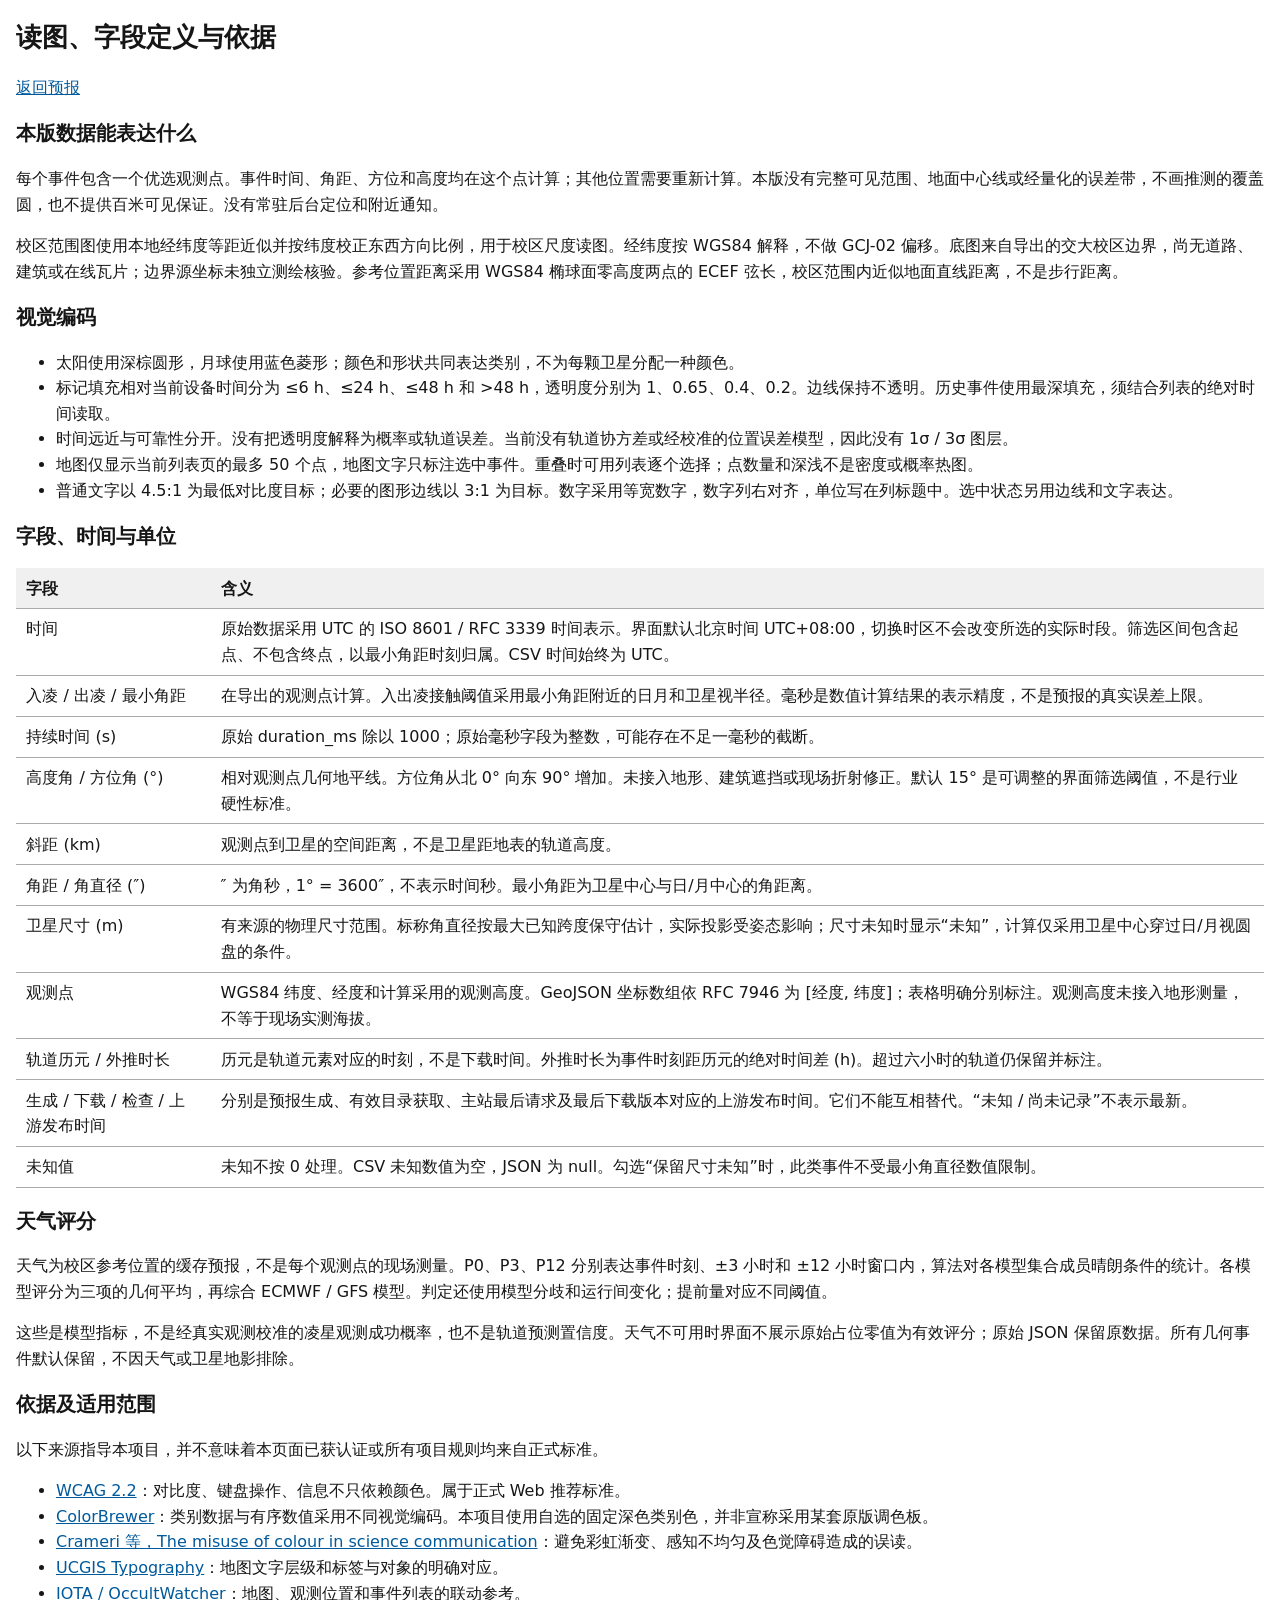
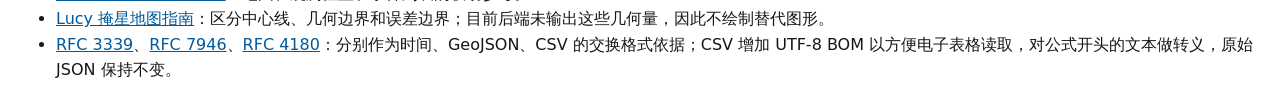
==== deploy/reading.html @ c26ad683 "Add a readable static transit frontend with explicit scientific data semantics" ====
<!doctype html>
<html lang="zh-CN">
<head><meta charset="utf-8"><meta name="viewport" content="width=device-width,initial-scale=1"><title>读图与字段定义 · 交大日月凌星预报</title><link rel="stylesheet" href="styles.css"></head>
<body>
<h1>读图、字段定义与依据</h1>
<p><a href="./">返回预报</a></p>
<h2>本版数据能表达什么</h2>
<p>每个事件包含一个优选观测点。事件时间、角距、方位和高度均在这个点计算；其他位置需要重新计算。本版没有完整可见范围、地面中心线或经量化的误差带，不画推测的覆盖圆，也不提供百米可见保证。没有常驻后台定位和附近通知。</p>
<p>校区范围图使用本地经纬度等距近似并按纬度校正东西方向比例，用于校区尺度读图。经纬度按 WGS84 解释，不做 GCJ-02 偏移。底图来自导出的交大校区边界，尚无道路、建筑或在线瓦片；边界源坐标未独立测绘核验。参考位置距离采用 WGS84 椭球面零高度两点的 ECEF 弦长，校区范围内近似地面直线距离，不是步行距离。</p>
<h2>视觉编码</h2>
<ul>
<li>太阳使用深棕圆形，月球使用蓝色菱形；颜色和形状共同表达类别，不为每颗卫星分配一种颜色。</li>
<li>标记填充相对当前设备时间分为 ≤6 h、≤24 h、≤48 h 和 &gt;48 h，透明度分别为 1、0.65、0.4、0.2。边线保持不透明。历史事件使用最深填充，须结合列表的绝对时间读取。</li>
<li>时间远近与可靠性分开。没有把透明度解释为概率或轨道误差。当前没有轨道协方差或经校准的位置误差模型，因此没有 1σ / 3σ 图层。</li>
<li>地图仅显示当前列表页的最多 50 个点，地图文字只标注选中事件。重叠时可用列表逐个选择；点数量和深浅不是密度或概率热图。</li>
<li>普通文字以 4.5:1 为最低对比度目标；必要的图形边线以 3:1 为目标。数字采用等宽数字，数字列右对齐，单位写在列标题中。选中状态另用边线和文字表达。</li>
</ul>
<h2>字段、时间与单位</h2>
<table><thead><tr><th scope="col">字段</th><th scope="col">含义</th></tr></thead><tbody>
<tr><td>时间</td><td>原始数据采用 UTC 的 ISO 8601 / RFC 3339 时间表示。界面默认北京时间 UTC+08:00，切换时区不会改变所选的实际时段。筛选区间包含起点、不包含终点，以最小角距时刻归属。CSV 时间始终为 UTC。</td></tr>
<tr><td>入凌 / 出凌 / 最小角距</td><td>在导出的观测点计算。入出凌接触阈值采用最小角距附近的日月和卫星视半径。毫秒是数值计算结果的表示精度，不是预报的真实误差上限。</td></tr>
<tr><td>持续时间 (s)</td><td>原始 duration_ms 除以 1000；原始毫秒字段为整数，可能存在不足一毫秒的截断。</td></tr>
<tr><td>高度角 / 方位角 (°)</td><td>相对观测点几何地平线。方位角从北 0° 向东 90° 增加。未接入地形、建筑遮挡或现场折射修正。默认 15° 是可调整的界面筛选阈值，不是行业硬性标准。</td></tr>
<tr><td>斜距 (km)</td><td>观测点到卫星的空间距离，不是卫星距地表的轨道高度。</td></tr>
<tr><td>角距 / 角直径 (″)</td><td>″ 为角秒，1° = 3600″，不表示时间秒。最小角距为卫星中心与日/月中心的角距离。</td></tr>
<tr><td>卫星尺寸 (m)</td><td>有来源的物理尺寸范围。标称角直径按最大已知跨度保守估计，实际投影受姿态影响；尺寸未知时显示“未知”，计算仅采用卫星中心穿过日/月视圆盘的条件。</td></tr>
<tr><td>观测点</td><td>WGS84 纬度、经度和计算采用的观测高度。GeoJSON 坐标数组依 RFC 7946 为 [经度, 纬度]；表格明确分别标注。观测高度未接入地形测量，不等于现场实测海拔。</td></tr>
<tr><td>轨道历元 / 外推时长</td><td>历元是轨道元素对应的时刻，不是下载时间。外推时长为事件时刻距历元的绝对时间差 (h)。超过六小时的轨道仍保留并标注。</td></tr>
<tr><td>生成 / 下载 / 检查 / 上游发布时间</td><td>分别是预报生成、有效目录获取、主站最后请求及最后下载版本对应的上游发布时间。它们不能互相替代。“未知 / 尚未记录”不表示最新。</td></tr>
<tr><td>未知值</td><td>未知不按 0 处理。CSV 未知数值为空，JSON 为 null。勾选“保留尺寸未知”时，此类事件不受最小角直径数值限制。</td></tr>
</tbody></table>
<h2>天气评分</h2>
<p>天气为校区参考位置的缓存预报，不是每个观测点的现场测量。P0、P3、P12 分别表达事件时刻、±3 小时和 ±12 小时窗口内，算法对各模型集合成员晴朗条件的统计。各模型评分为三项的几何平均，再综合 ECMWF / GFS 模型。判定还使用模型分歧和运行间变化；提前量对应不同阈值。</p>
<p>这些是模型指标，不是经真实观测校准的凌星观测成功概率，也不是轨道预测置信度。天气不可用时界面不展示原始占位零值为有效评分；原始 JSON 保留原数据。所有几何事件默认保留，不因天气或卫星地影排除。</p>
<h2>依据及适用范围</h2>
<p>以下来源指导本项目，并不意味着本页面已获认证或所有项目规则均来自正式标准。</p>
<ul>
<li><a href="https://www.w3.org/TR/WCAG22/">WCAG 2.2</a>：对比度、键盘操作、信息不只依赖颜色。属于正式 Web 推荐标准。</li>
<li><a href="https://colorbrewer2.org/learnmore/schemes.html">ColorBrewer</a>：类别数据与有序数值采用不同视觉编码。本项目使用自选的固定深色类别色，并非宣称采用某套原版调色板。</li>
<li><a href="https://www.nature.com/articles/s41467-020-19160-7">Crameri 等，The misuse of colour in science communication</a>：避免彩虹渐变、感知不均匀及色觉障碍造成的误读。</li>
<li><a href="https://gistbok-ltb.ucgis.org/current/concept/CV-03-010">UCGIS Typography</a>：地图文字层级和标签与对象的明确对应。</li>
<li><a href="https://occultations.org/observing/software/ow/">IOTA / OccultWatcher</a>：地图、观测位置和事件列表的联动参考。</li>
<li><a href="https://lucy.swri.edu/occ/mapguide.html">Lucy 掩星地图指南</a>：区分中心线、几何边界和误差边界；目前后端未输出这些几何量，因此不绘制替代图形。</li>
<li><a href="https://www.rfc-editor.org/rfc/rfc3339">RFC 3339</a>、<a href="https://www.rfc-editor.org/rfc/rfc7946">RFC 7946</a>、<a href="https://www.rfc-editor.org/rfc/rfc4180">RFC 4180</a>：分别作为时间、GeoJSON、CSV 的交换格式依据；CSV 增加 UTF-8 BOM 以方便电子表格读取，对公式开头的文本做转义，原始 JSON 保持不变。</li>
</ul>
</body></html>
---- deploy/styles.css ----
/* Functional layout only. Data legibility takes priority over decoration. */
:root { color: #161616; background: #fff; font: 16px/1.6 system-ui, sans-serif; }
body { margin: 1rem auto; padding: 0 1rem; max-width: 94rem; }
h1 { font-size: 1.6rem; } h2 { font-size: 1.25rem; } h3 { font-size: 1.05rem; }
section, form#filters, footer { margin-block: 1.6rem; }
a { color: #005a9c; } a:visited { color: #653c83; }
button, input, select { font: inherit; color: inherit; background: white; padding: .25rem .4rem; border: 1px solid #666; }
button { cursor: pointer; } button:disabled { cursor: default; color: #666; }
:focus-visible { outline: 3px solid #005a9c; outline-offset: 3px; }
label { display: inline-block; margin: .35rem .8rem .35rem 0; }
input[type=number] { width: 8rem; } #latitude, #longitude { width: 10rem; }
fieldset { border: 1px solid #666; } .actions { display: flex; flex-wrap: wrap; gap: .6rem; align-items: center; margin-block: .65rem; }
.metadata { display: grid; grid-template-columns: minmax(10rem, 15rem) minmax(0, 1fr); gap: .25rem 1rem; }
dt { font-weight: 600; } dd { margin: 0; overflow-wrap: anywhere; font-variant-numeric: tabular-nums; }
.number, time, code { font-variant-numeric: tabular-nums; }
.number { text-align: right; white-space: nowrap; }
.table-scroll { overflow: auto; max-height: 42rem; border: 1px solid #666; }
table { border-collapse: collapse; width: 100%; } caption { text-align: left; padding: .5rem; }
th, td { padding: .45rem .65rem; border-bottom: 1px solid #aaa; text-align: left; vertical-align: top; }
th { background: #f0f0f0; position: sticky; top: 0; z-index: 1; white-space: nowrap; }
tr[aria-selected=true] { background: #e2eef6; outline: 2px solid #005a9c; outline-offset: -2px; }
.legend { display: flex; gap: 1rem; flex-wrap: wrap; align-items: center; } .legend span { display: inline-flex; align-items: center; gap: .25rem; }
.map-scroll { overflow: auto; }
#map { min-width: 960px; width: 100%; height: auto; max-height: 42rem; border: 1px solid #666; background: #fff; }
#map text { font: 14px system-ui, sans-serif; fill: #161616; }
#map .marker { cursor: pointer; } #map .marker:focus { outline: none; stroke: #161616; stroke-width: 4; }
#filter-error, #load-status[data-error=true] { color: #9b1c13; font-weight: 600; }
pre { white-space: pre-wrap; overflow-wrap: anywhere; background: #f4f4f4; padding: .75rem; }
[hidden] { display: none !important; }
@media (max-width: 40rem) { body { padding: 0 .6rem; } .metadata { grid-template-columns: 1fr; gap: 0; } dd { margin-bottom: .6rem; } label { display: block; } input[type=datetime-local] { max-width: 95%; } }
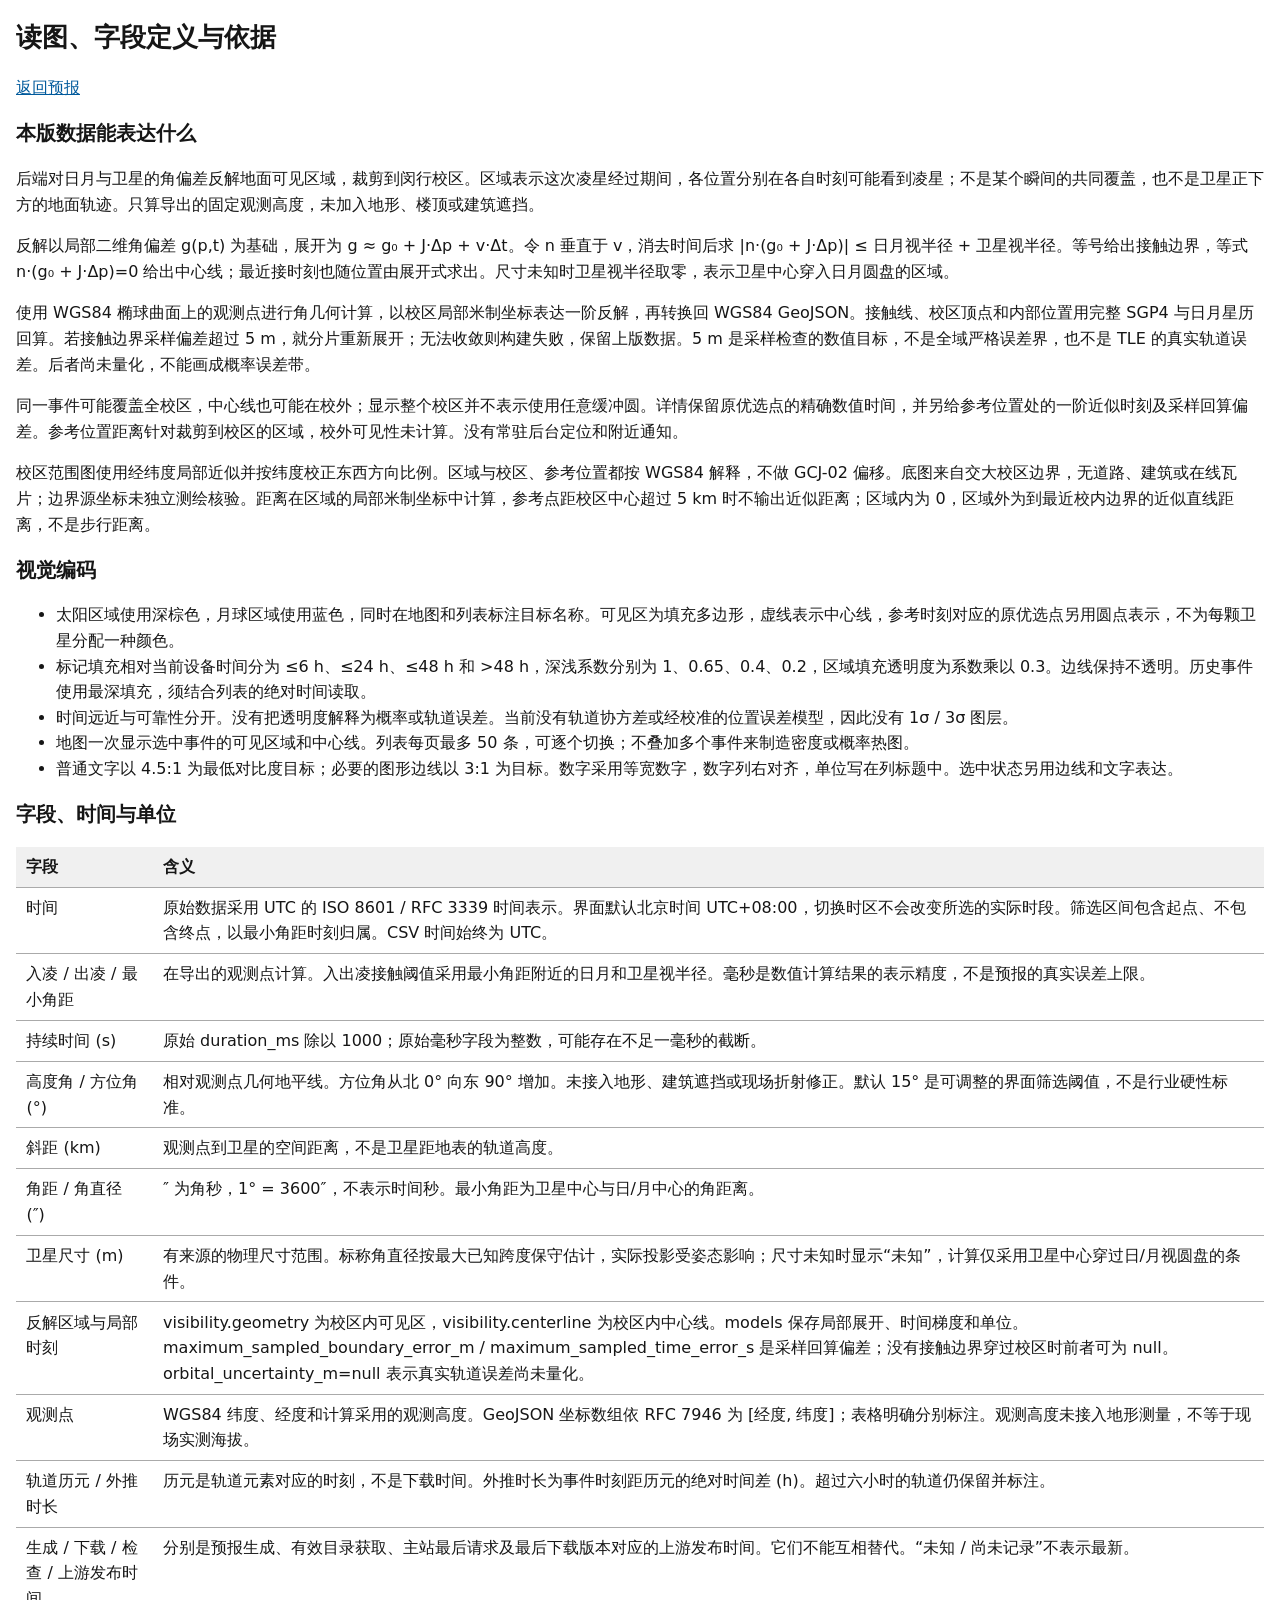
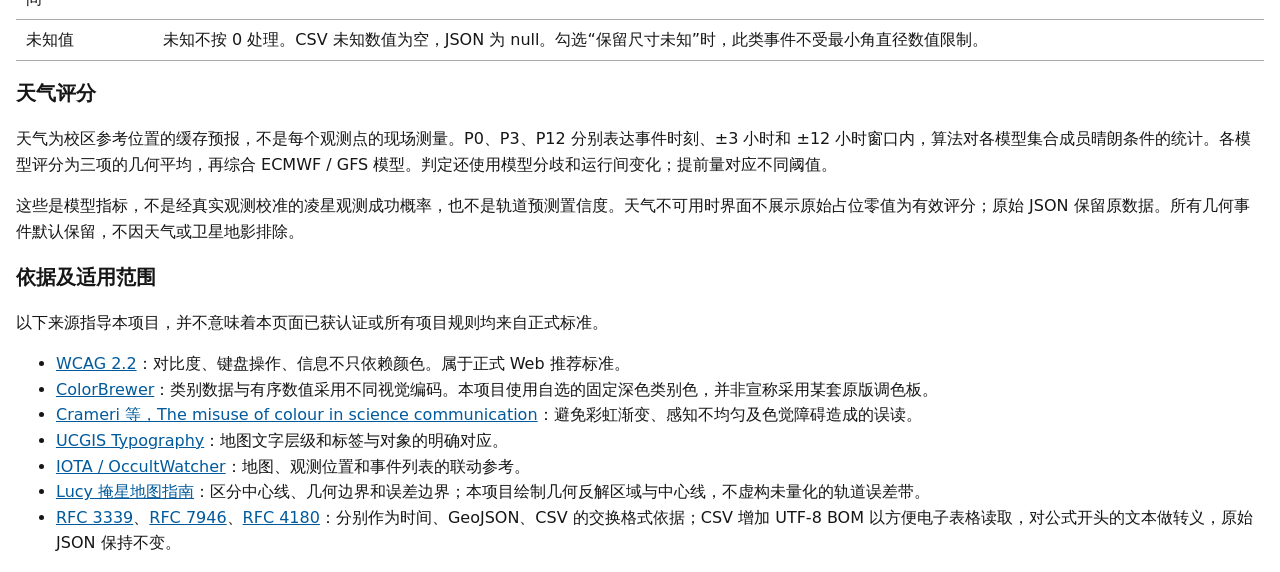
==== commit d6f73cb9: "Invert transit geometry into validated ground visibility regions" ====
--- a/deploy/reading.html
+++ b/deploy/reading.html
@@ -5,14 +5,17 @@
 <h1>读图、字段定义与依据</h1>
 <p><a href="./">返回预报</a></p>
 <h2>本版数据能表达什么</h2>
-<p>每个事件包含一个优选观测点。事件时间、角距、方位和高度均在这个点计算；其他位置需要重新计算。本版没有完整可见范围、地面中心线或经量化的误差带，不画推测的覆盖圆，也不提供百米可见保证。没有常驻后台定位和附近通知。</p>
-<p>校区范围图使用本地经纬度等距近似并按纬度校正东西方向比例，用于校区尺度读图。经纬度按 WGS84 解释，不做 GCJ-02 偏移。底图来自导出的交大校区边界，尚无道路、建筑或在线瓦片；边界源坐标未独立测绘核验。参考位置距离采用 WGS84 椭球面零高度两点的 ECEF 弦长，校区范围内近似地面直线距离，不是步行距离。</p>
+<p>后端对日月与卫星的角偏差反解地面可见区域，裁剪到闵行校区。区域表示这次凌星经过期间，各位置分别在各自时刻可能看到凌星；不是某个瞬间的共同覆盖，也不是卫星正下方的地面轨迹。只算导出的固定观测高度，未加入地形、楼顶或建筑遮挡。</p>
+<p>反解以局部二维角偏差 g(p,t) 为基础，展开为 g ≈ g₀ + J·Δp + v·Δt。令 n 垂直于 v，消去时间后求 |n·(g₀ + J·Δp)| ≤ 日月视半径 + 卫星视半径。等号给出接触边界，等式 n·(g₀ + J·Δp)=0 给出中心线；最近接时刻也随位置由展开式求出。尺寸未知时卫星视半径取零，表示卫星中心穿入日月圆盘的区域。</p>
+<p>使用 WGS84 椭球曲面上的观测点进行角几何计算，以校区局部米制坐标表达一阶反解，再转换回 WGS84 GeoJSON。接触线、校区顶点和内部位置用完整 SGP4 与日月星历回算。若接触边界采样偏差超过 5 m，就分片重新展开；无法收敛则构建失败，保留上版数据。5 m 是采样检查的数值目标，不是全域严格误差界，也不是 TLE 的真实轨道误差。后者尚未量化，不能画成概率误差带。</p>
+<p>同一事件可能覆盖全校区，中心线也可能在校外；显示整个校区并不表示使用任意缓冲圆。详情保留原优选点的精确数值时间，并另给参考位置处的一阶近似时刻及采样回算偏差。参考位置距离针对裁剪到校区的区域，校外可见性未计算。没有常驻后台定位和附近通知。</p>
+<p>校区范围图使用经纬度局部近似并按纬度校正东西方向比例。区域与校区、参考位置都按 WGS84 解释，不做 GCJ-02 偏移。底图来自交大校区边界，无道路、建筑或在线瓦片；边界源坐标未独立测绘核验。距离在区域的局部米制坐标中计算，参考点距校区中心超过 5 km 时不输出近似距离；区域内为 0，区域外为到最近校内边界的近似直线距离，不是步行距离。</p>
 <h2>视觉编码</h2>
 <ul>
-<li>太阳使用深棕圆形，月球使用蓝色菱形；颜色和形状共同表达类别，不为每颗卫星分配一种颜色。</li>
-<li>标记填充相对当前设备时间分为 ≤6 h、≤24 h、≤48 h 和 &gt;48 h，透明度分别为 1、0.65、0.4、0.2。边线保持不透明。历史事件使用最深填充，须结合列表的绝对时间读取。</li>
+<li>太阳区域使用深棕色，月球区域使用蓝色，同时在地图和列表标注目标名称。可见区为填充多边形，虚线表示中心线，参考时刻对应的原优选点另用圆点表示，不为每颗卫星分配一种颜色。</li>
+<li>标记填充相对当前设备时间分为 ≤6 h、≤24 h、≤48 h 和 &gt;48 h，深浅系数分别为 1、0.65、0.4、0.2，区域填充透明度为系数乘以 0.3。边线保持不透明。历史事件使用最深填充，须结合列表的绝对时间读取。</li>
 <li>时间远近与可靠性分开。没有把透明度解释为概率或轨道误差。当前没有轨道协方差或经校准的位置误差模型，因此没有 1σ / 3σ 图层。</li>
-<li>地图仅显示当前列表页的最多 50 个点，地图文字只标注选中事件。重叠时可用列表逐个选择；点数量和深浅不是密度或概率热图。</li>
+<li>地图一次显示选中事件的可见区域和中心线。列表每页最多 50 条，可逐个切换；不叠加多个事件来制造密度或概率热图。</li>
 <li>普通文字以 4.5:1 为最低对比度目标；必要的图形边线以 3:1 为目标。数字采用等宽数字，数字列右对齐，单位写在列标题中。选中状态另用边线和文字表达。</li>
 </ul>
 <h2>字段、时间与单位</h2>
@@ -24,6 +27,7 @@
 <tr><td>斜距 (km)</td><td>观测点到卫星的空间距离，不是卫星距地表的轨道高度。</td></tr>
 <tr><td>角距 / 角直径 (″)</td><td>″ 为角秒，1° = 3600″，不表示时间秒。最小角距为卫星中心与日/月中心的角距离。</td></tr>
 <tr><td>卫星尺寸 (m)</td><td>有来源的物理尺寸范围。标称角直径按最大已知跨度保守估计，实际投影受姿态影响；尺寸未知时显示“未知”，计算仅采用卫星中心穿过日/月视圆盘的条件。</td></tr>
+<tr><td>反解区域与局部时刻</td><td>visibility.geometry 为校区内可见区，visibility.centerline 为校区内中心线。models 保存局部展开、时间梯度和单位。maximum_sampled_boundary_error_m / maximum_sampled_time_error_s 是采样回算偏差；没有接触边界穿过校区时前者可为 null。orbital_uncertainty_m=null 表示真实轨道误差尚未量化。</td></tr>
 <tr><td>观测点</td><td>WGS84 纬度、经度和计算采用的观测高度。GeoJSON 坐标数组依 RFC 7946 为 [经度, 纬度]；表格明确分别标注。观测高度未接入地形测量，不等于现场实测海拔。</td></tr>
 <tr><td>轨道历元 / 外推时长</td><td>历元是轨道元素对应的时刻，不是下载时间。外推时长为事件时刻距历元的绝对时间差 (h)。超过六小时的轨道仍保留并标注。</td></tr>
 <tr><td>生成 / 下载 / 检查 / 上游发布时间</td><td>分别是预报生成、有效目录获取、主站最后请求及最后下载版本对应的上游发布时间。它们不能互相替代。“未知 / 尚未记录”不表示最新。</td></tr>
@@ -40,7 +44,7 @@
 <li><a href="https://www.nature.com/articles/s41467-020-19160-7">Crameri 等，The misuse of colour in science communication</a>：避免彩虹渐变、感知不均匀及色觉障碍造成的误读。</li>
 <li><a href="https://gistbok-ltb.ucgis.org/current/concept/CV-03-010">UCGIS Typography</a>：地图文字层级和标签与对象的明确对应。</li>
 <li><a href="https://occultations.org/observing/software/ow/">IOTA / OccultWatcher</a>：地图、观测位置和事件列表的联动参考。</li>
-<li><a href="https://lucy.swri.edu/occ/mapguide.html">Lucy 掩星地图指南</a>：区分中心线、几何边界和误差边界；目前后端未输出这些几何量，因此不绘制替代图形。</li>
+<li><a href="https://lucy.swri.edu/occ/mapguide.html">Lucy 掩星地图指南</a>：区分中心线、几何边界和误差边界；本项目绘制几何反解区域与中心线，不虚构未量化的轨道误差带。</li>
 <li><a href="https://www.rfc-editor.org/rfc/rfc3339">RFC 3339</a>、<a href="https://www.rfc-editor.org/rfc/rfc7946">RFC 7946</a>、<a href="https://www.rfc-editor.org/rfc/rfc4180">RFC 4180</a>：分别作为时间、GeoJSON、CSV 的交换格式依据；CSV 增加 UTF-8 BOM 以方便电子表格读取，对公式开头的文本做转义，原始 JSON 保持不变。</li>
 </ul>
 </body></html>
--- a/deploy/styles.css
+++ b/deploy/styles.css
@@ -1,6 +1,6 @@
 /* Functional layout only. Data legibility takes priority over decoration. */
 :root { color: #161616; background: #fff; font: 16px/1.6 system-ui, sans-serif; }
-body { margin: 1rem auto; padding: 0 1rem; max-width: 94rem; }
+body { margin: 1rem auto; padding: 0 1rem; overflow-x: clip; max-width: 94rem; }
 h1 { font-size: 1.6rem; } h2 { font-size: 1.25rem; } h3 { font-size: 1.05rem; }
 section, form#filters, footer { margin-block: 1.6rem; }
 a { color: #005a9c; } a:visited { color: #653c83; }
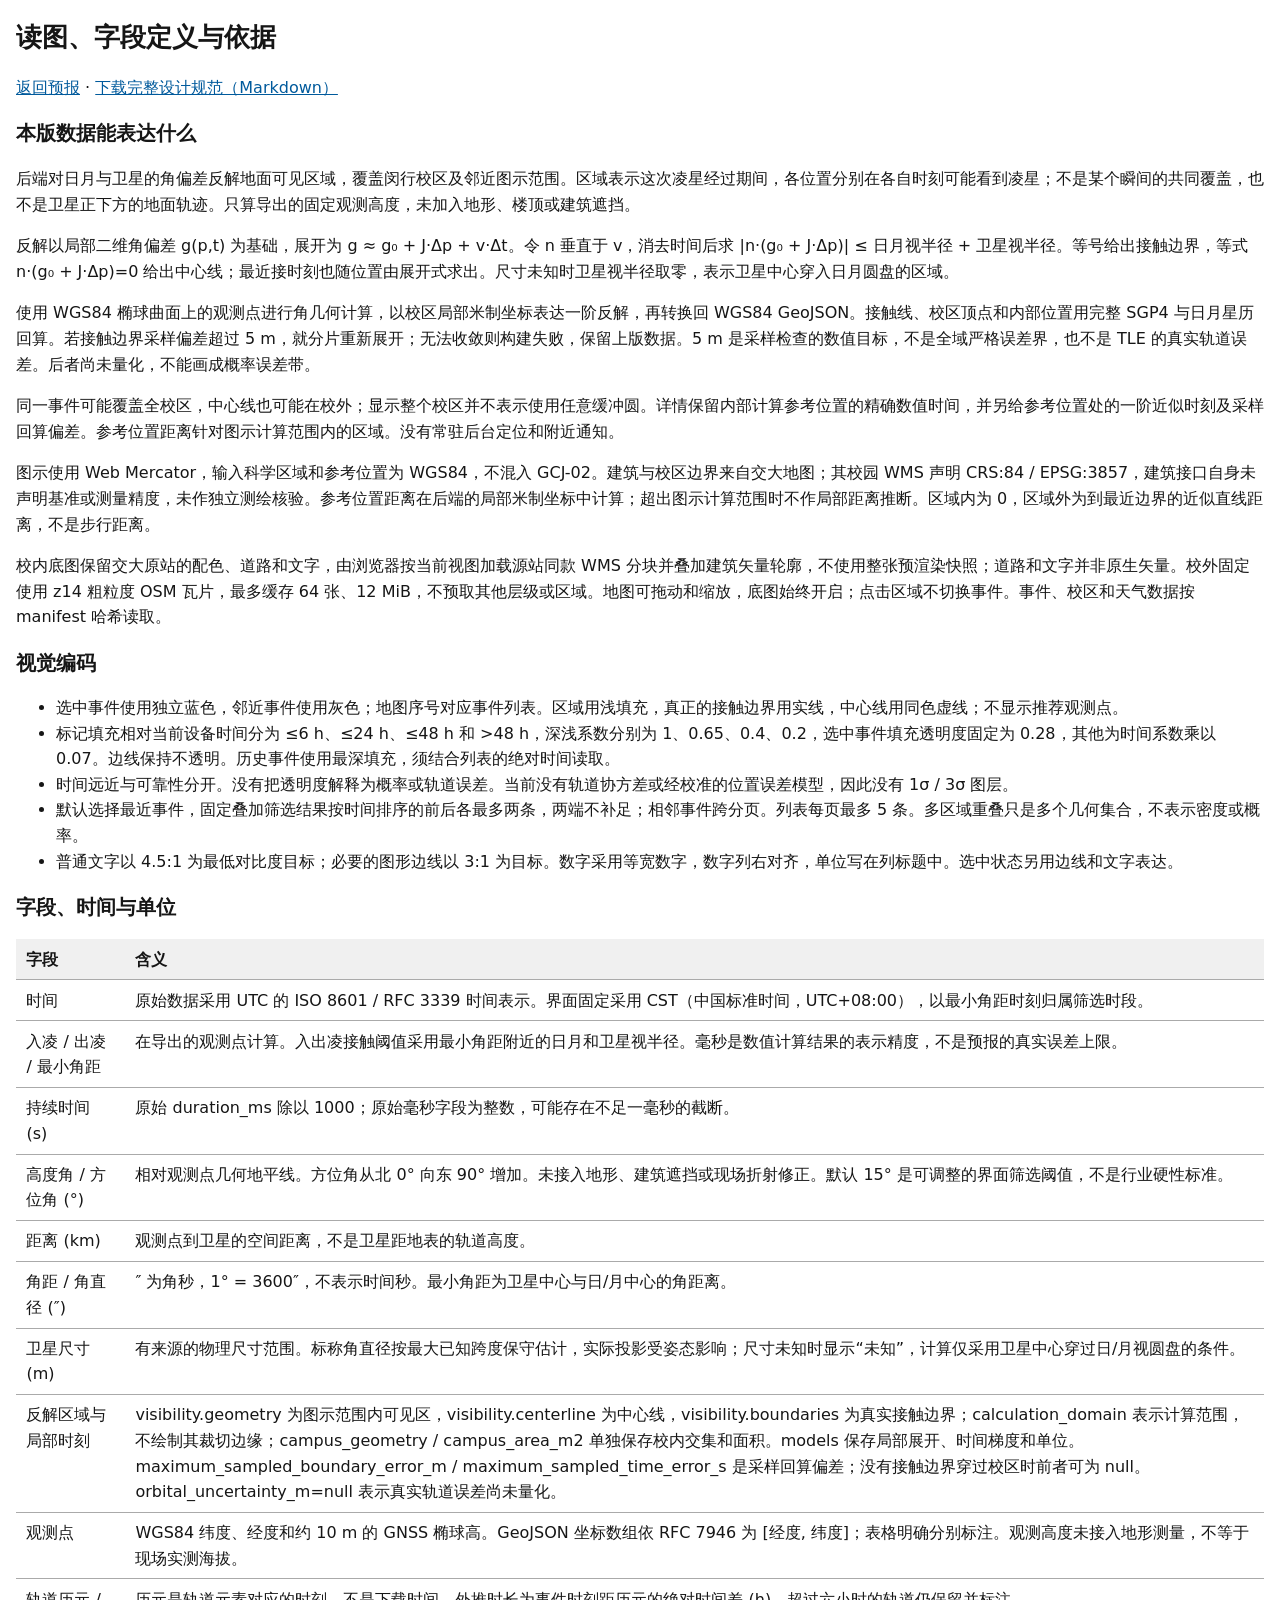
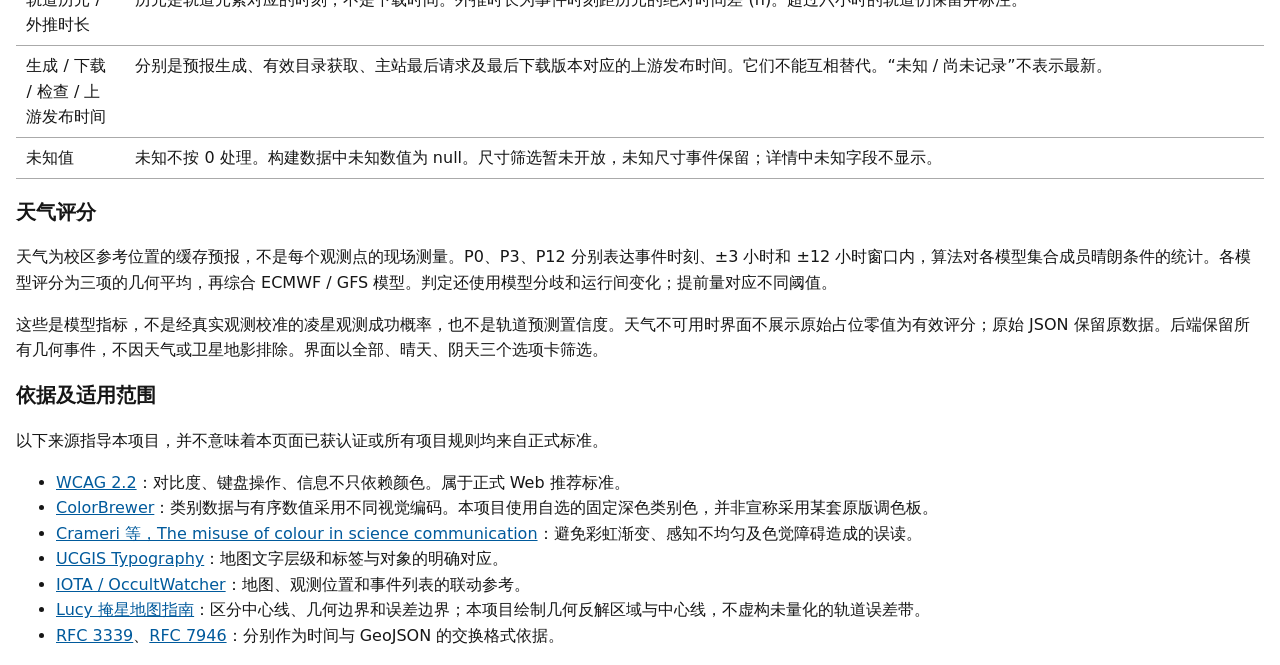
==== commit 44bcce45: "Refine transit map, event browsing, and observer geometry Add campus and exterior map layers, pan an" ====
--- a/deploy/reading.html
+++ b/deploy/reading.html
@@ -3,39 +3,40 @@
 <head><meta charset="utf-8"><meta name="viewport" content="width=device-width,initial-scale=1"><title>读图与字段定义 · 交大日月凌星预报</title><link rel="stylesheet" href="styles.css"></head>
 <body>
 <h1>读图、字段定义与依据</h1>
-<p><a href="./">返回预报</a></p>
+<p><a href="./">返回预报</a> · <a href="design.md" download>下载完整设计规范（Markdown）</a></p>
 <h2>本版数据能表达什么</h2>
-<p>后端对日月与卫星的角偏差反解地面可见区域，裁剪到闵行校区。区域表示这次凌星经过期间，各位置分别在各自时刻可能看到凌星；不是某个瞬间的共同覆盖，也不是卫星正下方的地面轨迹。只算导出的固定观测高度，未加入地形、楼顶或建筑遮挡。</p>
+<p>后端对日月与卫星的角偏差反解地面可见区域，覆盖闵行校区及邻近图示范围。区域表示这次凌星经过期间，各位置分别在各自时刻可能看到凌星；不是某个瞬间的共同覆盖，也不是卫星正下方的地面轨迹。只算导出的固定观测高度，未加入地形、楼顶或建筑遮挡。</p>
 <p>反解以局部二维角偏差 g(p,t) 为基础，展开为 g ≈ g₀ + J·Δp + v·Δt。令 n 垂直于 v，消去时间后求 |n·(g₀ + J·Δp)| ≤ 日月视半径 + 卫星视半径。等号给出接触边界，等式 n·(g₀ + J·Δp)=0 给出中心线；最近接时刻也随位置由展开式求出。尺寸未知时卫星视半径取零，表示卫星中心穿入日月圆盘的区域。</p>
 <p>使用 WGS84 椭球曲面上的观测点进行角几何计算，以校区局部米制坐标表达一阶反解，再转换回 WGS84 GeoJSON。接触线、校区顶点和内部位置用完整 SGP4 与日月星历回算。若接触边界采样偏差超过 5 m，就分片重新展开；无法收敛则构建失败，保留上版数据。5 m 是采样检查的数值目标，不是全域严格误差界，也不是 TLE 的真实轨道误差。后者尚未量化，不能画成概率误差带。</p>
-<p>同一事件可能覆盖全校区，中心线也可能在校外；显示整个校区并不表示使用任意缓冲圆。详情保留原优选点的精确数值时间，并另给参考位置处的一阶近似时刻及采样回算偏差。参考位置距离针对裁剪到校区的区域，校外可见性未计算。没有常驻后台定位和附近通知。</p>
-<p>校区范围图使用经纬度局部近似并按纬度校正东西方向比例。区域与校区、参考位置都按 WGS84 解释，不做 GCJ-02 偏移。底图来自交大校区边界，无道路、建筑或在线瓦片；边界源坐标未独立测绘核验。距离在区域的局部米制坐标中计算，参考点距校区中心超过 5 km 时不输出近似距离；区域内为 0，区域外为到最近校内边界的近似直线距离，不是步行距离。</p>
+<p>同一事件可能覆盖全校区，中心线也可能在校外；显示整个校区并不表示使用任意缓冲圆。详情保留内部计算参考位置的精确数值时间，并另给参考位置处的一阶近似时刻及采样回算偏差。参考位置距离针对图示计算范围内的区域。没有常驻后台定位和附近通知。</p>
+<p>图示使用 Web Mercator，输入科学区域和参考位置为 WGS84，不混入 GCJ-02。建筑与校区边界来自交大地图；其校园 WMS 声明 CRS:84 / EPSG:3857，建筑接口自身未声明基准或测量精度，未作独立测绘核验。参考位置距离在后端的局部米制坐标中计算；超出图示计算范围时不作局部距离推断。区域内为 0，区域外为到最近边界的近似直线距离，不是步行距离。</p>
+<p>校内底图保留交大原站的配色、道路和文字，由浏览器按当前视图加载源站同款 WMS 分块并叠加建筑矢量轮廓，不使用整张预渲染快照；道路和文字并非原生矢量。校外固定使用 z14 粗粒度 OSM 瓦片，最多缓存 64 张、12 MiB，不预取其他层级或区域。地图可拖动和缩放，底图始终开启；点击区域不切换事件。事件、校区和天气数据按 manifest 哈希读取。</p>
 <h2>视觉编码</h2>
 <ul>
-<li>太阳区域使用深棕色，月球区域使用蓝色，同时在地图和列表标注目标名称。可见区为填充多边形，虚线表示中心线，参考时刻对应的原优选点另用圆点表示，不为每颗卫星分配一种颜色。</li>
-<li>标记填充相对当前设备时间分为 ≤6 h、≤24 h、≤48 h 和 &gt;48 h，深浅系数分别为 1、0.65、0.4、0.2，区域填充透明度为系数乘以 0.3。边线保持不透明。历史事件使用最深填充，须结合列表的绝对时间读取。</li>
+<li>选中事件使用独立蓝色，邻近事件使用灰色；地图序号对应事件列表。区域用浅填充，真正的接触边界用实线，中心线用同色虚线；不显示推荐观测点。</li>
+<li>标记填充相对当前设备时间分为 ≤6 h、≤24 h、≤48 h 和 &gt;48 h，深浅系数分别为 1、0.65、0.4、0.2，选中事件填充透明度固定为 0.28，其他为时间系数乘以 0.07。边线保持不透明。历史事件使用最深填充，须结合列表的绝对时间读取。</li>
 <li>时间远近与可靠性分开。没有把透明度解释为概率或轨道误差。当前没有轨道协方差或经校准的位置误差模型，因此没有 1σ / 3σ 图层。</li>
-<li>地图一次显示选中事件的可见区域和中心线。列表每页最多 50 条，可逐个切换；不叠加多个事件来制造密度或概率热图。</li>
+<li>默认选择最近事件，固定叠加筛选结果按时间排序的前后各最多两条，两端不补足；相邻事件跨分页。列表每页最多 5 条。多区域重叠只是多个几何集合，不表示密度或概率。</li>
 <li>普通文字以 4.5:1 为最低对比度目标；必要的图形边线以 3:1 为目标。数字采用等宽数字，数字列右对齐，单位写在列标题中。选中状态另用边线和文字表达。</li>
 </ul>
 <h2>字段、时间与单位</h2>
 <table><thead><tr><th scope="col">字段</th><th scope="col">含义</th></tr></thead><tbody>
-<tr><td>时间</td><td>原始数据采用 UTC 的 ISO 8601 / RFC 3339 时间表示。界面默认北京时间 UTC+08:00，切换时区不会改变所选的实际时段。筛选区间包含起点、不包含终点，以最小角距时刻归属。CSV 时间始终为 UTC。</td></tr>
+<tr><td>时间</td><td>原始数据采用 UTC 的 ISO 8601 / RFC 3339 时间表示。界面固定采用 CST（中国标准时间，UTC+08:00），以最小角距时刻归属筛选时段。</td></tr>
 <tr><td>入凌 / 出凌 / 最小角距</td><td>在导出的观测点计算。入出凌接触阈值采用最小角距附近的日月和卫星视半径。毫秒是数值计算结果的表示精度，不是预报的真实误差上限。</td></tr>
 <tr><td>持续时间 (s)</td><td>原始 duration_ms 除以 1000；原始毫秒字段为整数，可能存在不足一毫秒的截断。</td></tr>
 <tr><td>高度角 / 方位角 (°)</td><td>相对观测点几何地平线。方位角从北 0° 向东 90° 增加。未接入地形、建筑遮挡或现场折射修正。默认 15° 是可调整的界面筛选阈值，不是行业硬性标准。</td></tr>
-<tr><td>斜距 (km)</td><td>观测点到卫星的空间距离，不是卫星距地表的轨道高度。</td></tr>
+<tr><td>距离 (km)</td><td>观测点到卫星的空间距离，不是卫星距地表的轨道高度。</td></tr>
 <tr><td>角距 / 角直径 (″)</td><td>″ 为角秒，1° = 3600″，不表示时间秒。最小角距为卫星中心与日/月中心的角距离。</td></tr>
 <tr><td>卫星尺寸 (m)</td><td>有来源的物理尺寸范围。标称角直径按最大已知跨度保守估计，实际投影受姿态影响；尺寸未知时显示“未知”，计算仅采用卫星中心穿过日/月视圆盘的条件。</td></tr>
-<tr><td>反解区域与局部时刻</td><td>visibility.geometry 为校区内可见区，visibility.centerline 为校区内中心线。models 保存局部展开、时间梯度和单位。maximum_sampled_boundary_error_m / maximum_sampled_time_error_s 是采样回算偏差；没有接触边界穿过校区时前者可为 null。orbital_uncertainty_m=null 表示真实轨道误差尚未量化。</td></tr>
-<tr><td>观测点</td><td>WGS84 纬度、经度和计算采用的观测高度。GeoJSON 坐标数组依 RFC 7946 为 [经度, 纬度]；表格明确分别标注。观测高度未接入地形测量，不等于现场实测海拔。</td></tr>
+<tr><td>反解区域与局部时刻</td><td>visibility.geometry 为图示范围内可见区，visibility.centerline 为中心线，visibility.boundaries 为真实接触边界；calculation_domain 表示计算范围，不绘制其裁切边缘；campus_geometry / campus_area_m2 单独保存校内交集和面积。models 保存局部展开、时间梯度和单位。maximum_sampled_boundary_error_m / maximum_sampled_time_error_s 是采样回算偏差；没有接触边界穿过校区时前者可为 null。orbital_uncertainty_m=null 表示真实轨道误差尚未量化。</td></tr>
+<tr><td>观测点</td><td>WGS84 纬度、经度和约 10 m 的 GNSS 椭球高。GeoJSON 坐标数组依 RFC 7946 为 [经度, 纬度]；表格明确分别标注。观测高度未接入地形测量，不等于现场实测海拔。</td></tr>
 <tr><td>轨道历元 / 外推时长</td><td>历元是轨道元素对应的时刻，不是下载时间。外推时长为事件时刻距历元的绝对时间差 (h)。超过六小时的轨道仍保留并标注。</td></tr>
 <tr><td>生成 / 下载 / 检查 / 上游发布时间</td><td>分别是预报生成、有效目录获取、主站最后请求及最后下载版本对应的上游发布时间。它们不能互相替代。“未知 / 尚未记录”不表示最新。</td></tr>
-<tr><td>未知值</td><td>未知不按 0 处理。CSV 未知数值为空，JSON 为 null。勾选“保留尺寸未知”时，此类事件不受最小角直径数值限制。</td></tr>
+<tr><td>未知值</td><td>未知不按 0 处理。构建数据中未知数值为 null。尺寸筛选暂未开放，未知尺寸事件保留；详情中未知字段不显示。</td></tr>
 </tbody></table>
 <h2>天气评分</h2>
 <p>天气为校区参考位置的缓存预报，不是每个观测点的现场测量。P0、P3、P12 分别表达事件时刻、±3 小时和 ±12 小时窗口内，算法对各模型集合成员晴朗条件的统计。各模型评分为三项的几何平均，再综合 ECMWF / GFS 模型。判定还使用模型分歧和运行间变化；提前量对应不同阈值。</p>
-<p>这些是模型指标，不是经真实观测校准的凌星观测成功概率，也不是轨道预测置信度。天气不可用时界面不展示原始占位零值为有效评分；原始 JSON 保留原数据。所有几何事件默认保留，不因天气或卫星地影排除。</p>
+<p>这些是模型指标，不是经真实观测校准的凌星观测成功概率，也不是轨道预测置信度。天气不可用时界面不展示原始占位零值为有效评分；原始 JSON 保留原数据。后端保留所有几何事件，不因天气或卫星地影排除。界面以全部、晴天、阴天三个选项卡筛选。</p>
 <h2>依据及适用范围</h2>
 <p>以下来源指导本项目，并不意味着本页面已获认证或所有项目规则均来自正式标准。</p>
 <ul>
@@ -45,6 +46,6 @@
 <li><a href="https://gistbok-ltb.ucgis.org/current/concept/CV-03-010">UCGIS Typography</a>：地图文字层级和标签与对象的明确对应。</li>
 <li><a href="https://occultations.org/observing/software/ow/">IOTA / OccultWatcher</a>：地图、观测位置和事件列表的联动参考。</li>
 <li><a href="https://lucy.swri.edu/occ/mapguide.html">Lucy 掩星地图指南</a>：区分中心线、几何边界和误差边界；本项目绘制几何反解区域与中心线，不虚构未量化的轨道误差带。</li>
-<li><a href="https://www.rfc-editor.org/rfc/rfc3339">RFC 3339</a>、<a href="https://www.rfc-editor.org/rfc/rfc7946">RFC 7946</a>、<a href="https://www.rfc-editor.org/rfc/rfc4180">RFC 4180</a>：分别作为时间、GeoJSON、CSV 的交换格式依据；CSV 增加 UTF-8 BOM 以方便电子表格读取，对公式开头的文本做转义，原始 JSON 保持不变。</li>
+<li><a href="https://www.rfc-editor.org/rfc/rfc3339">RFC 3339</a>、<a href="https://www.rfc-editor.org/rfc/rfc7946">RFC 7946</a>：分别作为时间与 GeoJSON 的交换格式依据。</li>
 </ul>
 </body></html>
--- a/deploy/styles.css
+++ b/deploy/styles.css
@@ -14,17 +14,60 @@
 dt { font-weight: 600; } dd { margin: 0; overflow-wrap: anywhere; font-variant-numeric: tabular-nums; }
 .number, time, code { font-variant-numeric: tabular-nums; }
 .number { text-align: right; white-space: nowrap; }
-.table-scroll { overflow: auto; max-height: 42rem; border: 1px solid #666; }
+.table-scroll { overflow-x: auto; border: 1px solid #666; }
 table { border-collapse: collapse; width: 100%; } caption { text-align: left; padding: .5rem; }
 th, td { padding: .45rem .65rem; border-bottom: 1px solid #aaa; text-align: left; vertical-align: top; }
 th { background: #f0f0f0; position: sticky; top: 0; z-index: 1; white-space: nowrap; }
 tr[aria-selected=true] { background: #e2eef6; outline: 2px solid #005a9c; outline-offset: -2px; }
 .legend { display: flex; gap: 1rem; flex-wrap: wrap; align-items: center; } .legend span { display: inline-flex; align-items: center; gap: .25rem; }
-.map-scroll { overflow: auto; }
-#map { min-width: 960px; width: 100%; height: auto; max-height: 42rem; border: 1px solid #666; background: #fff; }
+.map-frame { overflow: hidden; width: 100%; touch-action: none; }
+#map { cursor: grab; user-select: none; display: block; box-sizing: border-box; width: 100%; height: auto; aspect-ratio: 12 / 7; border: 1px solid #666; background: #fff; }
 #map text { font: 14px system-ui, sans-serif; fill: #161616; }
 #map .marker { cursor: pointer; } #map .marker:focus { outline: none; stroke: #161616; stroke-width: 4; }
 #filter-error, #load-status[data-error=true] { color: #9b1c13; font-weight: 600; }
 pre { white-space: pre-wrap; overflow-wrap: anywhere; background: #f4f4f4; padding: .75rem; }
 [hidden] { display: none !important; }
 @media (max-width: 40rem) { body { padding: 0 .6rem; } .metadata { grid-template-columns: 1fr; gap: 0; } dd { margin-bottom: .6rem; } label { display: block; } input[type=datetime-local] { max-width: 95%; } }
+
+header { display:flex; flex-wrap:wrap; gap:.25rem 1rem; align-items:center; }
+header h1 { margin:.3rem 0; } header p { margin:.2rem 0; }
+#application > section:first-child { margin-top:.3rem; }
+#application > section:first-child h2 { margin:.3rem 0; }
+.map-attribution { margin:.25rem 0; font-size:.875rem; }
+
+li { overflow-wrap:anywhere; }
+
+#events tr { cursor: pointer; }
+#events tr[data-overlay=true] { background: #f1f3f4; }
+#events tr[aria-selected=true] { background: #e2eef6; outline: 2px solid #005a9c; }
+#events tr[aria-selected=true] td:first-child { border-left: 6px solid #005a9c; }
+#events tr[data-overlay=true]:not([aria-selected=true]) td:first-child { border-left: 6px solid #626b73; }
+#events button[aria-pressed=true] { background: #005a9c; color: #fff; font-weight: 700; }
+
+#data-notices { padding-left: 1.4rem; }
+#data-notices li { margin-block: .4rem; padding-left: .5rem; border-left: 4px solid #666; }
+#data-notices [data-severity=critical] { border-color: #a32116; color: #861b13; font-weight: 700; }
+#data-notices [data-severity=warning] { border-color: #996500; }
+#data-notices [data-severity=info] { border-color: #666; }
+.weather-heading { cursor: help; text-decoration: underline dotted; text-underline-offset: .2em; }
+#weather-tooltip { pointer-events: none; position: fixed; z-index: 10; box-sizing: border-box; max-height: min(70vh, 36rem); overflow: auto; padding: .7rem; border: 1px solid #444; background: #fff; box-shadow: 0 2px 8px #0003; font-size: .875rem; }
+#weather-tooltip .metadata { grid-template-columns: minmax(7rem, 1fr) minmax(0, 2fr); gap: .2rem .5rem; }
+.filter-tabs { display: inline-flex; margin: .35rem .8rem .35rem 0; gap: 0; text-decoration: none; }
+.filter-tabs [role=tab][aria-selected=true] { background: #005a9c; color: #fff; font-weight: 700; }
+
+#map.dragging { cursor: grabbing; }
+
+.filter-choice { display: inline-flex; align-items: center; gap: .5rem; margin-right: .8rem; }
+#calculation-detail { margin-top: 1rem; }
+
+#page-jump { width: 4rem; }
+#events { height: 27rem; min-width: 72rem; overflow-y: auto; overflow-x: hidden; scroll-snap-type: y mandatory; overscroll-behavior-y: contain; }
+.event-page { height: 100%; box-sizing: border-box; scroll-snap-align: start; scroll-snap-stop: always; }
+.event-page table { height: 100%; table-layout: fixed; }
+.event-page thead { height: 3.5rem; }
+.event-page th { position: static; }
+.event-page th:first-child { width: 19%; }
+.event-page th:nth-child(3) { width: 17%; }
+.event-page tbody tr { height: 4.7rem; }
+.event-page td { overflow-wrap: anywhere; }
+#events .empty-event-row { cursor: default; }
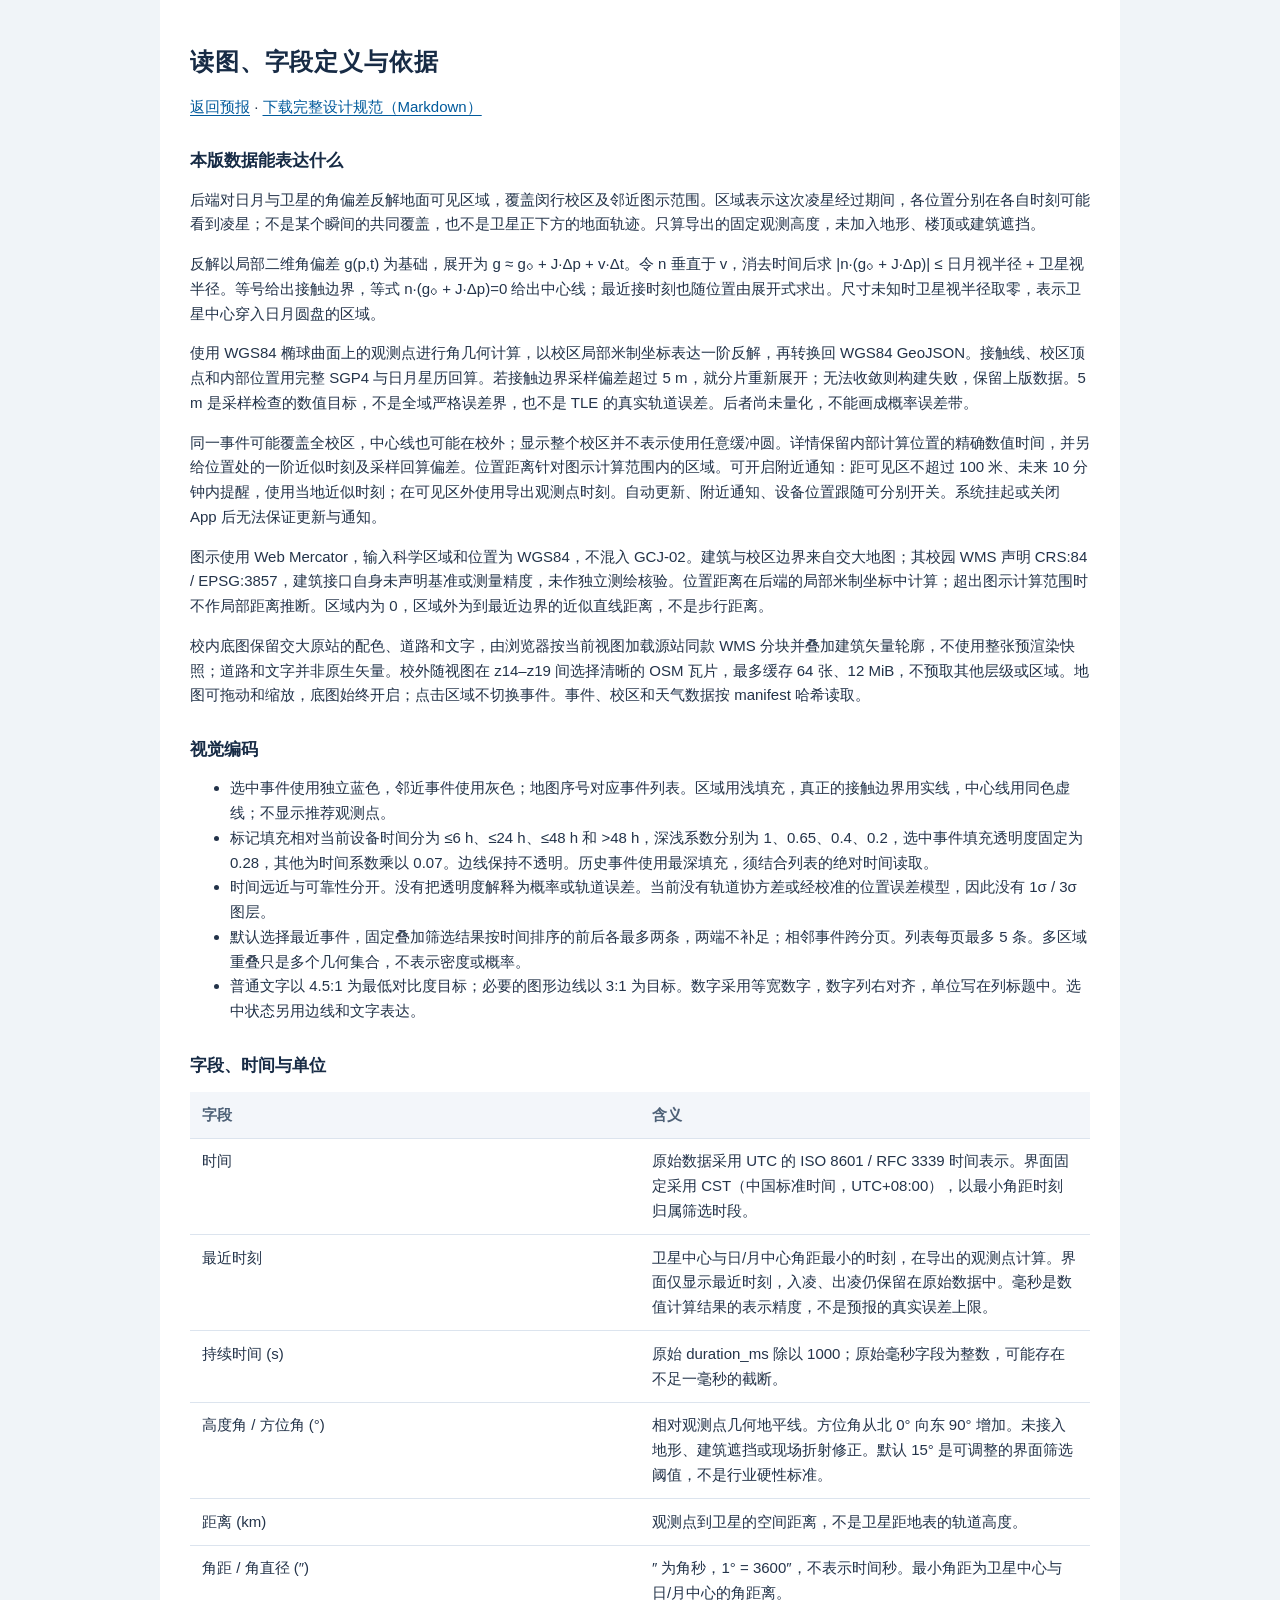
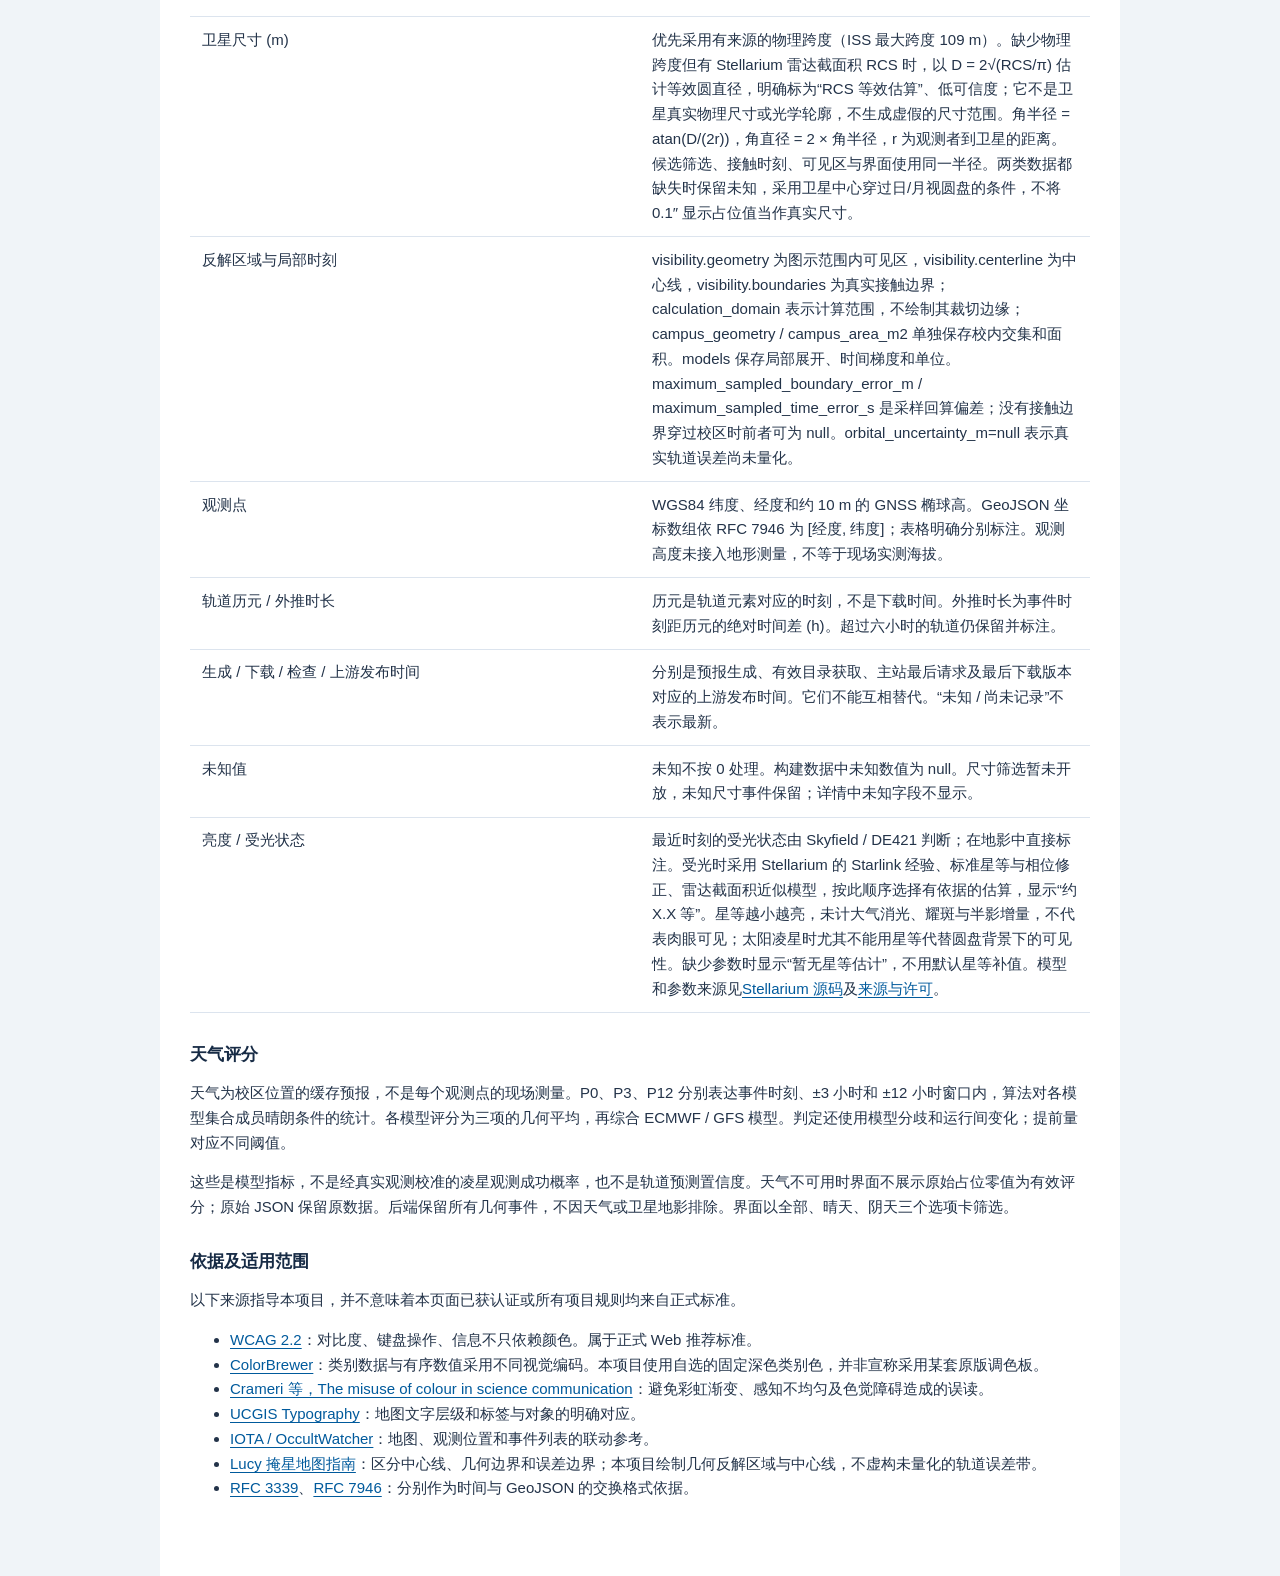
==== commit fb8cf8a7: "Publish app updates, photometry, and CelesTrak daily cap" ====
--- a/deploy/reading.html
+++ b/deploy/reading.html
@@ -8,9 +8,9 @@
 <p>后端对日月与卫星的角偏差反解地面可见区域，覆盖闵行校区及邻近图示范围。区域表示这次凌星经过期间，各位置分别在各自时刻可能看到凌星；不是某个瞬间的共同覆盖，也不是卫星正下方的地面轨迹。只算导出的固定观测高度，未加入地形、楼顶或建筑遮挡。</p>
 <p>反解以局部二维角偏差 g(p,t) 为基础，展开为 g ≈ g₀ + J·Δp + v·Δt。令 n 垂直于 v，消去时间后求 |n·(g₀ + J·Δp)| ≤ 日月视半径 + 卫星视半径。等号给出接触边界，等式 n·(g₀ + J·Δp)=0 给出中心线；最近接时刻也随位置由展开式求出。尺寸未知时卫星视半径取零，表示卫星中心穿入日月圆盘的区域。</p>
 <p>使用 WGS84 椭球曲面上的观测点进行角几何计算，以校区局部米制坐标表达一阶反解，再转换回 WGS84 GeoJSON。接触线、校区顶点和内部位置用完整 SGP4 与日月星历回算。若接触边界采样偏差超过 5 m，就分片重新展开；无法收敛则构建失败，保留上版数据。5 m 是采样检查的数值目标，不是全域严格误差界，也不是 TLE 的真实轨道误差。后者尚未量化，不能画成概率误差带。</p>
-<p>同一事件可能覆盖全校区，中心线也可能在校外；显示整个校区并不表示使用任意缓冲圆。详情保留内部计算参考位置的精确数值时间，并另给参考位置处的一阶近似时刻及采样回算偏差。参考位置距离针对图示计算范围内的区域。没有常驻后台定位和附近通知。</p>
-<p>图示使用 Web Mercator，输入科学区域和参考位置为 WGS84，不混入 GCJ-02。建筑与校区边界来自交大地图；其校园 WMS 声明 CRS:84 / EPSG:3857，建筑接口自身未声明基准或测量精度，未作独立测绘核验。参考位置距离在后端的局部米制坐标中计算；超出图示计算范围时不作局部距离推断。区域内为 0，区域外为到最近边界的近似直线距离，不是步行距离。</p>
-<p>校内底图保留交大原站的配色、道路和文字，由浏览器按当前视图加载源站同款 WMS 分块并叠加建筑矢量轮廓，不使用整张预渲染快照；道路和文字并非原生矢量。校外固定使用 z14 粗粒度 OSM 瓦片，最多缓存 64 张、12 MiB，不预取其他层级或区域。地图可拖动和缩放，底图始终开启；点击区域不切换事件。事件、校区和天气数据按 manifest 哈希读取。</p>
+<p>同一事件可能覆盖全校区，中心线也可能在校外；显示整个校区并不表示使用任意缓冲圆。详情保留内部计算位置的精确数值时间，并另给位置处的一阶近似时刻及采样回算偏差。位置距离针对图示计算范围内的区域。可开启附近通知：距可见区不超过 100 米、未来 10 分钟内提醒，使用当地近似时刻；在可见区外使用导出观测点时刻。自动更新、附近通知、设备位置跟随可分别开关。系统挂起或关闭 App 后无法保证更新与通知。</p>
+<p>图示使用 Web Mercator，输入科学区域和位置为 WGS84，不混入 GCJ-02。建筑与校区边界来自交大地图；其校园 WMS 声明 CRS:84 / EPSG:3857，建筑接口自身未声明基准或测量精度，未作独立测绘核验。位置距离在后端的局部米制坐标中计算；超出图示计算范围时不作局部距离推断。区域内为 0，区域外为到最近边界的近似直线距离，不是步行距离。</p>
+<p>校内底图保留交大原站的配色、道路和文字，由浏览器按当前视图加载源站同款 WMS 分块并叠加建筑矢量轮廓，不使用整张预渲染快照；道路和文字并非原生矢量。校外随视图在 z14–z19 间选择清晰的 OSM 瓦片，最多缓存 64 张、12 MiB，不预取其他层级或区域。地图可拖动和缩放，底图始终开启；点击区域不切换事件。事件、校区和天气数据按 manifest 哈希读取。</p>
 <h2>视觉编码</h2>
 <ul>
 <li>选中事件使用独立蓝色，邻近事件使用灰色；地图序号对应事件列表。区域用浅填充，真正的接触边界用实线，中心线用同色虚线；不显示推荐观测点。</li>
@@ -22,20 +22,21 @@
 <h2>字段、时间与单位</h2>
 <table><thead><tr><th scope="col">字段</th><th scope="col">含义</th></tr></thead><tbody>
 <tr><td>时间</td><td>原始数据采用 UTC 的 ISO 8601 / RFC 3339 时间表示。界面固定采用 CST（中国标准时间，UTC+08:00），以最小角距时刻归属筛选时段。</td></tr>
-<tr><td>入凌 / 出凌 / 最小角距</td><td>在导出的观测点计算。入出凌接触阈值采用最小角距附近的日月和卫星视半径。毫秒是数值计算结果的表示精度，不是预报的真实误差上限。</td></tr>
+<tr><td>最近时刻</td><td>卫星中心与日/月中心角距最小的时刻，在导出的观测点计算。界面仅显示最近时刻，入凌、出凌仍保留在原始数据中。毫秒是数值计算结果的表示精度，不是预报的真实误差上限。</td></tr>
 <tr><td>持续时间 (s)</td><td>原始 duration_ms 除以 1000；原始毫秒字段为整数，可能存在不足一毫秒的截断。</td></tr>
 <tr><td>高度角 / 方位角 (°)</td><td>相对观测点几何地平线。方位角从北 0° 向东 90° 增加。未接入地形、建筑遮挡或现场折射修正。默认 15° 是可调整的界面筛选阈值，不是行业硬性标准。</td></tr>
 <tr><td>距离 (km)</td><td>观测点到卫星的空间距离，不是卫星距地表的轨道高度。</td></tr>
 <tr><td>角距 / 角直径 (″)</td><td>″ 为角秒，1° = 3600″，不表示时间秒。最小角距为卫星中心与日/月中心的角距离。</td></tr>
-<tr><td>卫星尺寸 (m)</td><td>有来源的物理尺寸范围。标称角直径按最大已知跨度保守估计，实际投影受姿态影响；尺寸未知时显示“未知”，计算仅采用卫星中心穿过日/月视圆盘的条件。</td></tr>
+<tr><td>卫星尺寸 (m)</td><td>优先采用有来源的物理跨度（ISS 最大跨度 109 m）。缺少物理跨度但有 Stellarium 雷达截面积 RCS 时，以 D = 2√(RCS/π) 估计等效圆直径，明确标为“RCS 等效估算”、低可信度；它不是卫星真实物理尺寸或光学轮廓，不生成虚假的尺寸范围。角半径 = atan(D/(2r))，角直径 = 2 × 角半径，r 为观测者到卫星的距离。候选筛选、接触时刻、可见区与界面使用同一半径。两类数据都缺失时保留未知，采用卫星中心穿过日/月视圆盘的条件，不将 0.1″ 显示占位值当作真实尺寸。</td></tr>
 <tr><td>反解区域与局部时刻</td><td>visibility.geometry 为图示范围内可见区，visibility.centerline 为中心线，visibility.boundaries 为真实接触边界；calculation_domain 表示计算范围，不绘制其裁切边缘；campus_geometry / campus_area_m2 单独保存校内交集和面积。models 保存局部展开、时间梯度和单位。maximum_sampled_boundary_error_m / maximum_sampled_time_error_s 是采样回算偏差；没有接触边界穿过校区时前者可为 null。orbital_uncertainty_m=null 表示真实轨道误差尚未量化。</td></tr>
 <tr><td>观测点</td><td>WGS84 纬度、经度和约 10 m 的 GNSS 椭球高。GeoJSON 坐标数组依 RFC 7946 为 [经度, 纬度]；表格明确分别标注。观测高度未接入地形测量，不等于现场实测海拔。</td></tr>
 <tr><td>轨道历元 / 外推时长</td><td>历元是轨道元素对应的时刻，不是下载时间。外推时长为事件时刻距历元的绝对时间差 (h)。超过六小时的轨道仍保留并标注。</td></tr>
 <tr><td>生成 / 下载 / 检查 / 上游发布时间</td><td>分别是预报生成、有效目录获取、主站最后请求及最后下载版本对应的上游发布时间。它们不能互相替代。“未知 / 尚未记录”不表示最新。</td></tr>
 <tr><td>未知值</td><td>未知不按 0 处理。构建数据中未知数值为 null。尺寸筛选暂未开放，未知尺寸事件保留；详情中未知字段不显示。</td></tr>
+<tr><td>亮度 / 受光状态</td><td>最近时刻的受光状态由 Skyfield / DE421 判断；在地影中直接标注。受光时采用 Stellarium 的 Starlink 经验、标准星等与相位修正、雷达截面积近似模型，按此顺序选择有依据的估算，显示“约 X.X 等”。星等越小越亮，未计大气消光、耀斑与半影增量，不代表肉眼可见；太阳凌星时尤其不能用星等代替圆盘背景下的可见性。缺少参数时显示“暂无星等估计”，不用默认星等补值。模型和参数来源见<a href="https://github.com/Stellarium/stellarium/blob/60e6060f843dd6b373cee5c14631969a9b5f1647/plugins/Satellites/src/Satellite.cpp">Stellarium 源码</a>及<a href="third-party.md">来源与许可</a>。</td></tr>
 </tbody></table>
 <h2>天气评分</h2>
-<p>天气为校区参考位置的缓存预报，不是每个观测点的现场测量。P0、P3、P12 分别表达事件时刻、±3 小时和 ±12 小时窗口内，算法对各模型集合成员晴朗条件的统计。各模型评分为三项的几何平均，再综合 ECMWF / GFS 模型。判定还使用模型分歧和运行间变化；提前量对应不同阈值。</p>
+<p>天气为校区位置的缓存预报，不是每个观测点的现场测量。P0、P3、P12 分别表达事件时刻、±3 小时和 ±12 小时窗口内，算法对各模型集合成员晴朗条件的统计。各模型评分为三项的几何平均，再综合 ECMWF / GFS 模型。判定还使用模型分歧和运行间变化；提前量对应不同阈值。</p>
 <p>这些是模型指标，不是经真实观测校准的凌星观测成功概率，也不是轨道预测置信度。天气不可用时界面不展示原始占位零值为有效评分；原始 JSON 保留原数据。后端保留所有几何事件，不因天气或卫星地影排除。界面以全部、晴天、阴天三个选项卡筛选。</p>
 <h2>依据及适用范围</h2>
 <p>以下来源指导本项目，并不意味着本页面已获认证或所有项目规则均来自正式标准。</p>
--- a/deploy/styles.css
+++ b/deploy/styles.css
@@ -1,73 +1,159 @@
-/* Functional layout only. Data legibility takes priority over decoration. */
-:root { color: #161616; background: #fff; font: 16px/1.6 system-ui, sans-serif; }
-body { margin: 1rem auto; padding: 0 1rem; overflow-x: clip; max-width: 94rem; }
-h1 { font-size: 1.6rem; } h2 { font-size: 1.25rem; } h3 { font-size: 1.05rem; }
-section, form#filters, footer { margin-block: 1.6rem; }
-a { color: #005a9c; } a:visited { color: #653c83; }
-button, input, select { font: inherit; color: inherit; background: white; padding: .25rem .4rem; border: 1px solid #666; }
-button { cursor: pointer; } button:disabled { cursor: default; color: #666; }
-:focus-visible { outline: 3px solid #005a9c; outline-offset: 3px; }
-label { display: inline-block; margin: .35rem .8rem .35rem 0; }
-input[type=number] { width: 8rem; } #latitude, #longitude { width: 10rem; }
-fieldset { border: 1px solid #666; } .actions { display: flex; flex-wrap: wrap; gap: .6rem; align-items: center; margin-block: .65rem; }
-.metadata { display: grid; grid-template-columns: minmax(10rem, 15rem) minmax(0, 1fr); gap: .25rem 1rem; }
-dt { font-weight: 600; } dd { margin: 0; overflow-wrap: anywhere; font-variant-numeric: tabular-nums; }
+/* Shared visual system; map geometry and scientific color encodings stay in map.mjs. */
+:root {
+  color-scheme: light;
+  --ink: #233349; --muted: #5e6e82; --blue: #005a9c; --line: #dce4ee;
+  --surface: #fff; --soft: #f4f7fb;
+  color: var(--ink); background: #f0f4f8;
+  font: 15px/1.65 -apple-system, BlinkMacSystemFont, "Segoe UI", "PingFang SC", "Microsoft YaHei", sans-serif;
+}
+* { box-sizing: border-box; }
+body { margin: 0 auto; padding: 0 2rem 2rem; max-width: 1440px; }
+h1, h2, h3 { color: #172b45; line-height: 1.35; }
+h1 { font-size: 1.6rem; letter-spacing: .035em; } h2 { font-size: 1.15rem; margin: 0 0 1rem; } h3 { font-size: 1rem; }
+a { color: var(--blue); text-underline-offset: .2em; } a:hover { color: #003f70; }
+.site-header { display: flex; align-items: center; justify-content: space-between; gap: 1.5rem; padding: 1.8rem 0; }
+.brand { display: flex; align-items: center; gap: 1rem; }
+.brand-mark { display: grid; place-items: center; width: 3.3rem; height: 3.3rem; flex-shrink: 0; color: white; background: #193f64; border-radius: 16px; font-size: 2rem; box-shadow: 0 4px 12px #193f6418; }
+.eyebrow { margin: 0 0 .3rem; font-size: .65rem; font-weight: 700; letter-spacing: .18em; color: #526b84; }
+.site-header h1 { margin: 0; }
+.header-meta { display: flex; flex-direction: column; align-items: flex-end; gap: .3rem; color: var(--muted); font-size: .8rem; }
+.timezone { letter-spacing: .08em; font-size: .7rem; }
+#application > section, #filters { background: var(--surface); border: 1px solid var(--line); border-radius: 16px; margin: 0 0 1.3rem; padding: 1.5rem; box-shadow: 0 3px 14px #20385504; }
+.section-heading { display: flex; align-items: center; justify-content: space-between; gap: 1rem; margin-bottom: 1rem; }
+.section-heading h2 { margin: 0; }
+.section-note { color: var(--muted); font-size: .8rem; }
+button, input, select { font: inherit; color: inherit; border: 1px solid #aab9ca; border-radius: 7px; padding: .5rem .75rem; min-height: 2.6rem; background: white; }
+button { cursor: pointer; font-size: .85rem; font-weight: 550; transition: background .15s, border-color .15s, box-shadow .15s; }
+button:hover:not(:disabled) { background: #edf4fa; border-color: var(--blue); }
+button:active:not(:disabled) { background: #dceaf6; }
+button:disabled, input:disabled { cursor: default; color: #68788a; background: #f0f3f7; border-color: var(--line); }
+input::placeholder { color: #6d7c8e; }
+input:focus, select:focus { border-color: var(--blue); }
+:focus-visible { outline: 3px solid var(--blue); outline-offset: 3px; }
+label { display: inline-flex; flex-direction: column; gap: .4rem; font-size: .8rem; color: #4d6076; }
+input, select { width: 100%; min-width: 0; color: var(--ink); font-size: .9rem; }
+input[type=checkbox] { width: 1.1rem; height: 1.1rem; min-height: 0; accent-color: var(--blue); }
+.actions { display: flex; flex-wrap: wrap; gap: .6rem; align-items: center; margin-block: .9rem; }
+.actions label { flex-direction: row; align-items: center; }
+#filter-controls { display: grid; grid-template-columns: repeat(4, minmax(0, 1fr)); gap: 1rem 1.25rem; padding: 0; margin: 0; border: 0; min-width: 0; }
+.filter-choice { display: flex; flex-direction: column; gap: .4rem; font-size: .8rem; color: #4d6076; }
+.filter-tabs { display: flex; background: #edf2f7; padding: 3px; border-radius: 9px; gap: 3px; }
+.filter-tabs button { flex: 1; padding: .3rem .55rem; min-height: 2.2rem; background: transparent; border-color: transparent; }
+.filter-tabs [role=tab][aria-selected=true] { background: var(--blue); color: #fff; box-shadow: 0 2px 5px #005a9c24; }
+#filter-controls > .actions { grid-column: 1 / -1; margin: .2rem 0 0; border-top: 1px solid var(--line); padding-top: 1rem; }
+#distance-filter-hint { align-self: center; }
+.checkbox-label { flex-direction: row; align-items: center; align-self: center; }
+.app-settings { display: flex; flex-wrap: wrap; gap: 1rem 1.5rem; margin-bottom: .8rem; }
+#reset { margin-left: auto; }
+#filter-error:empty, #share-status:empty { display: none; }
+.map-toolbar { gap: .5rem; margin: 0 0 .9rem; }
+#zoom-in, #zoom-out { width: 2.6rem; padding: .2rem; font-size: 1.2rem; }
+#zoom-level { color: var(--muted); font-size: .8rem; padding-inline: .4rem; font-variant-numeric: tabular-nums; }
+.map-legend { display: flex; flex-wrap: wrap; gap: .5rem 1rem; margin-left: auto; color: var(--muted); font-size: .75rem; }
+.map-legend span { display: inline-flex; align-items: center; gap: .4rem; }
+.legend-line { width: 1.3rem; border-top: 2px solid var(--blue); }
+.legend-line.dashed { border-top-style: dashed; }
+.legend-line.campus { border-color: #737d87; }
+.legend-dot { width: .6rem; height: .6rem; border-radius: 50%; background: var(--blue); }
+.legend-dot.adjacent { background: #626b73; }
+.map-frame { overflow: hidden; width: 100%; touch-action: none; border: 1px solid #b9c9d8; border-radius: 10px; }
+#map { cursor: grab; user-select: none; display: block; width: 100%; height: auto; aspect-ratio: 12 / 7; background: #fff; }
+#map text { font: 14px system-ui, sans-serif; fill: #161616; }
+#map.dragging { cursor: grabbing; }
+#map .marker { cursor: pointer; } #map .marker:focus { outline: none; stroke: #161616; stroke-width: 4; }
+#map-status { font-size: .8rem; color: var(--muted); margin: .8rem 0 .3rem; }
+.map-attribution { margin: .3rem 0 0; font-size: .7rem; color: var(--muted); }
+.map-attribution a { color: inherit; }
+.selection-hint { font-size: .8rem; color: var(--muted); margin-block: .3rem; }
+#result-count { font-size: .9rem; font-weight: 600; margin: .8rem 0; }
+#page-status { color: var(--muted); font-size: .8rem; }
+#page-jump { width: 4rem; }
+#selected-event { padding: .65rem .85rem; background: #edf4fa; border-radius: 7px; color: #24547c; margin: .85rem 0; }
+.table-scroll { overflow-x: auto; border: 1px solid var(--line); border-radius: 9px; }
+table { border-collapse: collapse; width: 100%; } caption { text-align: left; padding: .5rem; }
+th, td { padding: .7rem .8rem; border-bottom: 1px solid var(--line); text-align: left; vertical-align: top; }
+th { color: #4d6076; background: #f3f6fa; font-weight: 600; position: sticky; top: 0; z-index: 1; white-space: nowrap; }
 .number, time, code { font-variant-numeric: tabular-nums; }
 .number { text-align: right; white-space: nowrap; }
-.table-scroll { overflow-x: auto; border: 1px solid #666; }
-table { border-collapse: collapse; width: 100%; } caption { text-align: left; padding: .5rem; }
-th, td { padding: .45rem .65rem; border-bottom: 1px solid #aaa; text-align: left; vertical-align: top; }
-th { background: #f0f0f0; position: sticky; top: 0; z-index: 1; white-space: nowrap; }
-tr[aria-selected=true] { background: #e2eef6; outline: 2px solid #005a9c; outline-offset: -2px; }
-.legend { display: flex; gap: 1rem; flex-wrap: wrap; align-items: center; } .legend span { display: inline-flex; align-items: center; gap: .25rem; }
-.map-frame { overflow: hidden; width: 100%; touch-action: none; }
-#map { cursor: grab; user-select: none; display: block; box-sizing: border-box; width: 100%; height: auto; aspect-ratio: 12 / 7; border: 1px solid #666; background: #fff; }
-#map text { font: 14px system-ui, sans-serif; fill: #161616; }
-#map .marker { cursor: pointer; } #map .marker:focus { outline: none; stroke: #161616; stroke-width: 4; }
+#events { height: 36rem; min-width: 0; overflow-y: auto; overflow-x: hidden; scroll-snap-type: y mandatory; overscroll-behavior-y: contain; scrollbar-gutter: stable; }
+.event-page { height: 100%; scroll-snap-align: start; scroll-snap-stop: always; }
+.event-page table { height: 100%; }
+.events-header, .event-page table { table-layout: fixed; font-size: .8rem; line-height: 1.5; }
+.events-header thead { height: 3.2rem; }
+.events-header th { position: static; white-space: normal; }
+.events-header th, .event-page td { padding: .5rem .6rem; overflow-wrap: anywhere; vertical-align: middle; }
+.event-page .number { white-space: normal; }
+#events-header { padding-right: 0; overflow-y: scroll; scrollbar-gutter: stable; }
+#events tr { cursor: pointer; }
+#events tr[data-overlay=true] { background: #f4f6f8; }
+#events tr[aria-selected=true] { background: #e5f0fa; outline: 2px solid var(--blue); outline-offset: -2px; }
+#events tr[aria-selected=true] td:first-child { border-left: 6px solid var(--blue); }
+#events tr[data-overlay=true]:not([aria-selected=true]) td:first-child { border-left: 6px solid #626b73; }
+#events tr[data-event-key]:hover { background: #edf4fa; }
+#events .empty-event-row { cursor: default; }
+#location-form { display: flex; flex-wrap: wrap; align-items: flex-end; gap: .75rem; }
+#latitude, #longitude { width: 12rem; }
+#location-form button[type=submit], #share { background: var(--blue); color: #fff; border-color: var(--blue); }
+#location-form button[type=submit]:hover, #share:hover { background: #00497f; }
+#location-status { color: var(--muted); font-size: .8rem; margin-bottom: 0; }
+#detail-name { font-size: 1.15rem; font-weight: 650; color: #173e65; margin-top: 0; }
+.metadata { display: grid; grid-template-columns: minmax(10rem, 15rem) minmax(0, 1fr); gap: 0 1.25rem; font-size: .85rem; }
+dt, dd { padding: .55rem 0; border-bottom: 1px solid #edf1f6; }
+dt { font-weight: 500; color: var(--muted); } dd { margin: 0; overflow-wrap: anywhere; font-variant-numeric: tabular-nums; }
+#transit-figure { float: right; width: min(360px, 100%); margin: 0 0 1rem 2rem; }
+#transit-diagram { width: 100%; display: block; background: #f4f7fb; border: 1px solid var(--line); border-radius: 12px; }
+#transit-diagram text { font: 13px system-ui, sans-serif; fill: #161616; }
+#transit-caption { font-size: .75rem; color: var(--muted); margin-top: .6rem; }
+#detail-content::after { content: ''; display: block; clear: both; }
+#calculation-detail { margin-top: 1rem; }
+summary { cursor: pointer; color: #365c7e; font-size: .85rem; padding: .65rem 0; }
+footer { margin: 2rem 0 0; padding: 1rem .3rem; color: var(--muted); font-size: .8rem; }
+footer h2 { font-size: 1rem; }
+footer > p { margin: .5rem 0; }
+#data-status { border-top: 1px solid #ced9e5; padding-top: 1.5rem; margin-top: 1.5rem; }
+#data-notices { padding-left: 0; list-style: none; }
+#data-notices li { margin-block: .5rem; padding: .5rem .8rem; border-left: 3px solid #7c8c9e; background: #e8eef5; border-radius: 0 6px 6px 0; }
+#data-notices [data-severity=critical] { border-color: #a32116; color: #861b13; background: #fceeea; font-weight: 600; }
+#data-notices [data-severity=warning] { border-color: #996500; background: #faf3e5; color: #715115; }
 #filter-error, #load-status[data-error=true] { color: #9b1c13; font-weight: 600; }
-pre { white-space: pre-wrap; overflow-wrap: anywhere; background: #f4f4f4; padding: .75rem; }
+.weather-heading { cursor: help; text-decoration: underline dotted; text-underline-offset: .2em; align-self: flex-start; }
+#weather-tooltip { pointer-events: none; position: fixed; z-index: 10; max-height: min(70vh, 36rem); overflow: auto; padding: 1rem; border: 1px solid #aab9ca; border-radius: 10px; background: #fff; box-shadow: 0 8px 30px #18385826; font-size: .8rem; }
+#weather-tooltip .metadata { grid-template-columns: minmax(7rem, 1fr) minmax(0, 2fr); gap: .2rem .5rem; }
+pre { white-space: pre-wrap; overflow-wrap: anywhere; background: #e8eef5; padding: 1rem; border-radius: 8px; }
+li { overflow-wrap: anywhere; }
 [hidden] { display: none !important; }
-@media (max-width: 40rem) { body { padding: 0 .6rem; } .metadata { grid-template-columns: 1fr; gap: 0; } dd { margin-bottom: .6rem; } label { display: block; } input[type=datetime-local] { max-width: 95%; } }
-
-header { display:flex; flex-wrap:wrap; gap:.25rem 1rem; align-items:center; }
-header h1 { margin:.3rem 0; } header p { margin:.2rem 0; }
-#application > section:first-child { margin-top:.3rem; }
-#application > section:first-child h2 { margin:.3rem 0; }
-.map-attribution { margin:.25rem 0; font-size:.875rem; }
-
-li { overflow-wrap:anywhere; }
-
-#events tr { cursor: pointer; }
-#events tr[data-overlay=true] { background: #f1f3f4; }
-#events tr[aria-selected=true] { background: #e2eef6; outline: 2px solid #005a9c; }
-#events tr[aria-selected=true] td:first-child { border-left: 6px solid #005a9c; }
-#events tr[data-overlay=true]:not([aria-selected=true]) td:first-child { border-left: 6px solid #626b73; }
-#events button[aria-pressed=true] { background: #005a9c; color: #fff; font-weight: 700; }
-
-#data-notices { padding-left: 1.4rem; }
-#data-notices li { margin-block: .4rem; padding-left: .5rem; border-left: 4px solid #666; }
-#data-notices [data-severity=critical] { border-color: #a32116; color: #861b13; font-weight: 700; }
-#data-notices [data-severity=warning] { border-color: #996500; }
-#data-notices [data-severity=info] { border-color: #666; }
-.weather-heading { cursor: help; text-decoration: underline dotted; text-underline-offset: .2em; }
-#weather-tooltip { pointer-events: none; position: fixed; z-index: 10; box-sizing: border-box; max-height: min(70vh, 36rem); overflow: auto; padding: .7rem; border: 1px solid #444; background: #fff; box-shadow: 0 2px 8px #0003; font-size: .875rem; }
-#weather-tooltip .metadata { grid-template-columns: minmax(7rem, 1fr) minmax(0, 2fr); gap: .2rem .5rem; }
-.filter-tabs { display: inline-flex; margin: .35rem .8rem .35rem 0; gap: 0; text-decoration: none; }
-.filter-tabs [role=tab][aria-selected=true] { background: #005a9c; color: #fff; font-weight: 700; }
-
-#map.dragging { cursor: grabbing; }
-
-.filter-choice { display: inline-flex; align-items: center; gap: .5rem; margin-right: .8rem; }
-#calculation-detail { margin-top: 1rem; }
-
-#page-jump { width: 4rem; }
-#events { height: 27rem; min-width: 72rem; overflow-y: auto; overflow-x: hidden; scroll-snap-type: y mandatory; overscroll-behavior-y: contain; }
-.event-page { height: 100%; box-sizing: border-box; scroll-snap-align: start; scroll-snap-stop: always; }
-.event-page table { height: 100%; table-layout: fixed; }
-.event-page thead { height: 3.5rem; }
-.event-page th { position: static; }
-.event-page th:first-child { width: 19%; }
-.event-page th:nth-child(3) { width: 17%; }
-.event-page tbody tr { height: 4.7rem; }
-.event-page td { overflow-wrap: anywhere; }
-#events .empty-event-row { cursor: default; }
+.visually-hidden, .skip-link:not(:focus) { position: absolute; width: 1px; height: 1px; padding: 0; margin: -1px; overflow: hidden; clip-path: inset(50%); white-space: nowrap; }
+.skip-link:focus { display: block; padding: .75rem; }
+body:has(> h1) { max-width: 960px; padding-top: 2rem; padding-bottom: 4rem; background: white; }
+body:has(> h1) h2 { margin-top: 2rem; }
+body:has(> h1) table { table-layout: fixed; }
+body:has(> h1) td { overflow-wrap: anywhere; }
+@media (max-width: 1000px) {
+  #filter-controls { grid-template-columns: repeat(2, minmax(0, 1fr)); }
+  .map-legend { width: 100%; margin: .25rem 0 0; }
+}
+@media (max-width: 700px) {
+  body { padding: 0 .8rem 1.5rem; }
+  .site-header { padding: 1.3rem .2rem; }
+  .site-header h1 { font-size: 1.2rem; }
+  .brand { gap: .7rem; } .brand-mark { width: 2.8rem; height: 2.8rem; border-radius: 12px; }
+  .eyebrow { font-size: .55rem; letter-spacing: .12em; }
+  .header-meta { display: none; }
+  #application > section, #filters { padding: 1rem; border-radius: 12px; margin-bottom: 1rem; }
+  .section-note { font-size: .7rem; }
+  #events, #events-header { min-width: 850px; }
+  #transit-figure { float: none; margin: 0 auto 1rem; }
+  .metadata { grid-template-columns: minmax(7rem, 40%) minmax(0, 1fr); gap: 0 .6rem; }
+  #location-form label { flex: 1 1 40%; min-width: 0; }
+  #latitude, #longitude { width: 100%; }
+  #location-form button { flex: 1 1 auto; }
+  #reset { margin-left: 0; }
+  .map-legend { font-size: .68rem; gap: .4rem .7rem; }
+}
+@media (max-width: 480px) {
+  #filter-controls { grid-template-columns: minmax(0, 1fr); gap: .85rem; }
+  #filter-controls > .actions button { flex: 1 1 auto; }
+  .section-heading { gap: .5rem; }
+  #map-status { font-size: .75rem; }
+}
+@media (prefers-reduced-motion: reduce) { *, *::before, *::after { transition: none !important; scroll-behavior: auto !important; } }
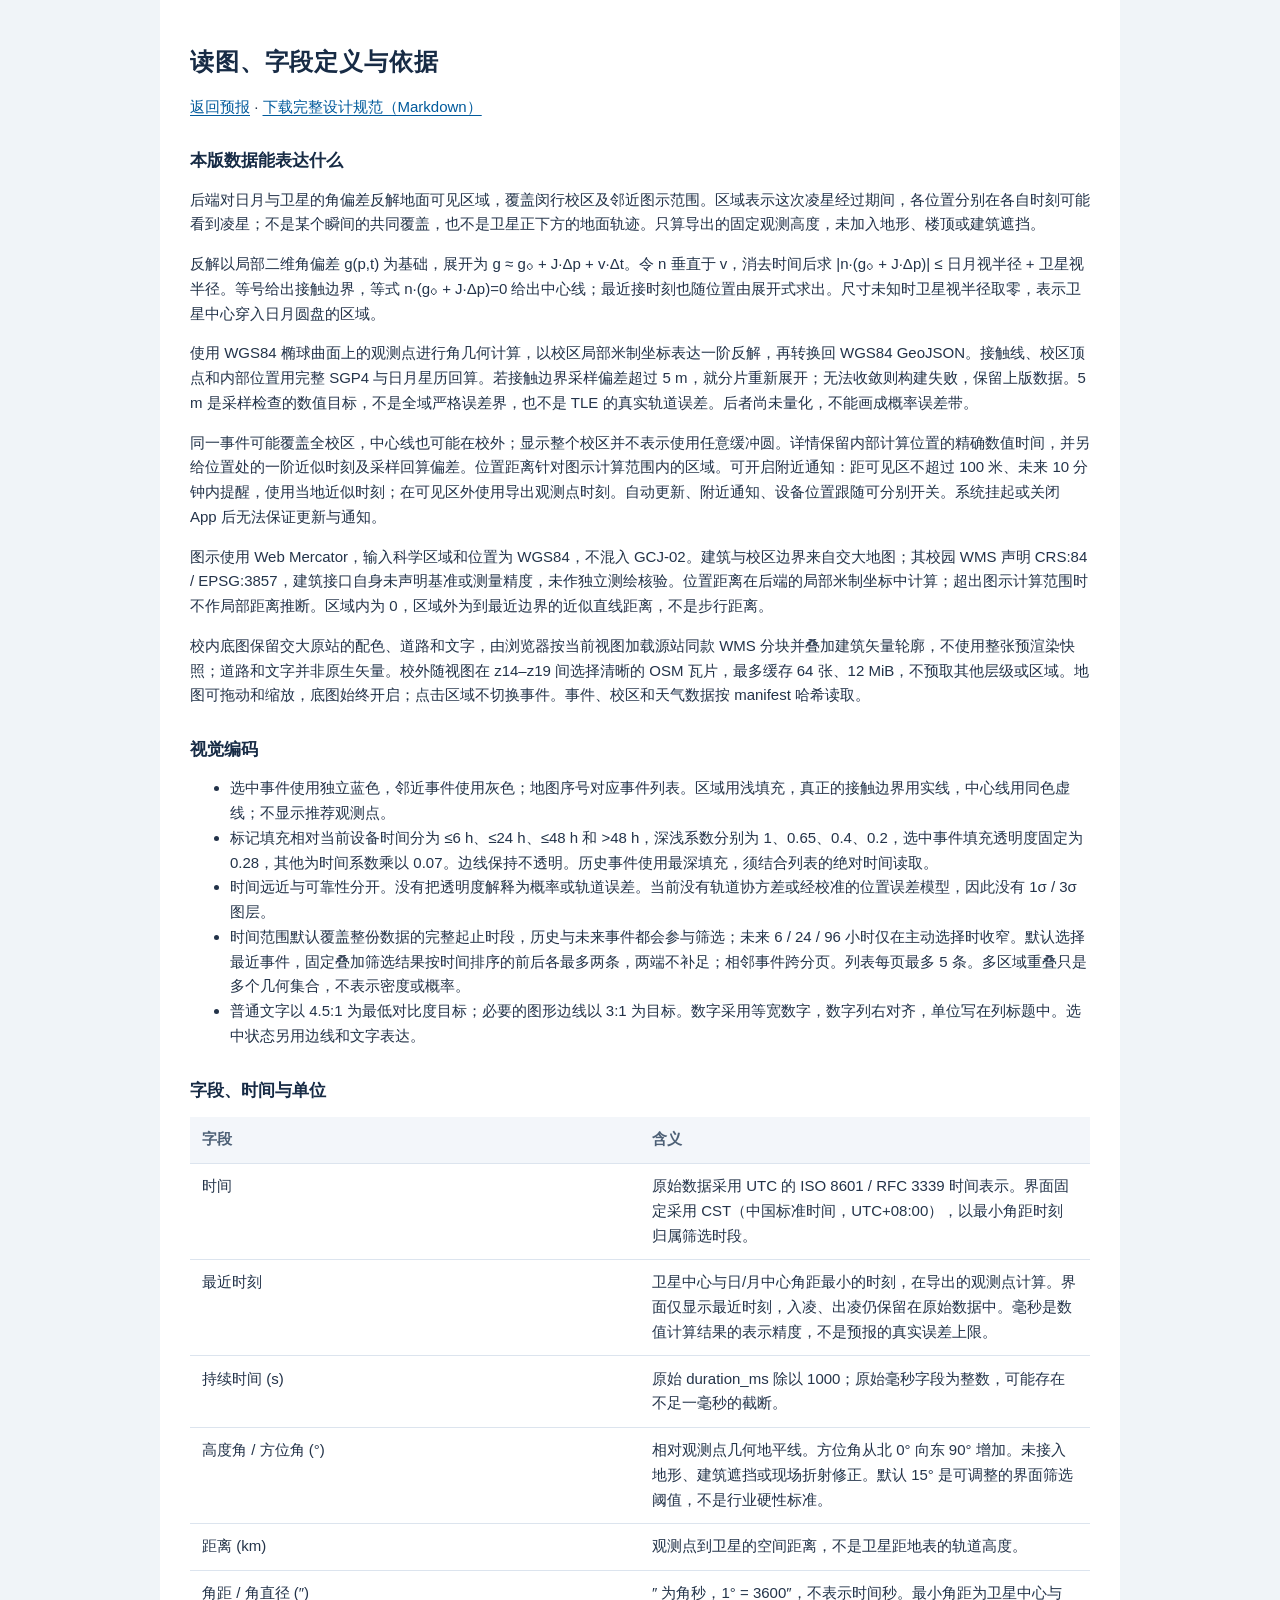
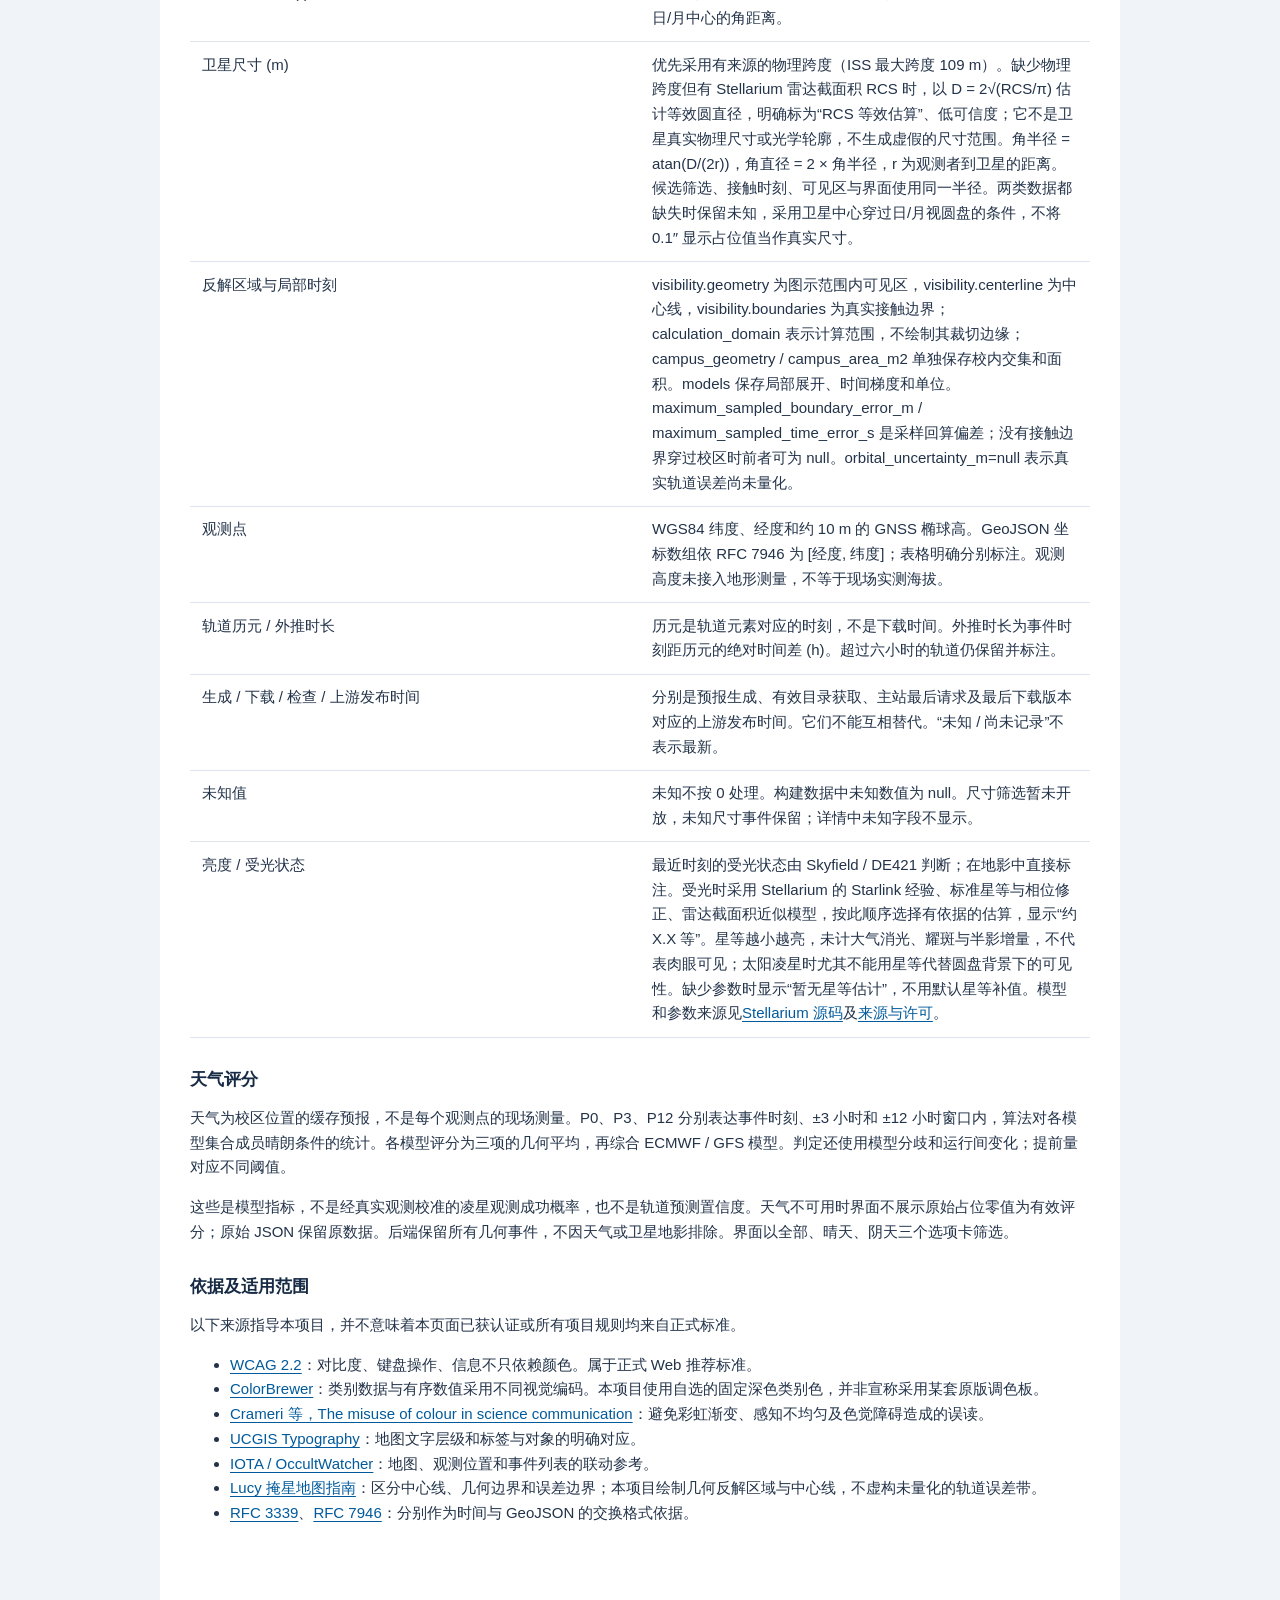
==== commit 15eae4a3: "Default event filters to full snapshot coverage" ====
--- a/deploy/reading.html
+++ b/deploy/reading.html
@@ -16,7 +16,7 @@
 <li>选中事件使用独立蓝色，邻近事件使用灰色；地图序号对应事件列表。区域用浅填充，真正的接触边界用实线，中心线用同色虚线；不显示推荐观测点。</li>
 <li>标记填充相对当前设备时间分为 ≤6 h、≤24 h、≤48 h 和 &gt;48 h，深浅系数分别为 1、0.65、0.4、0.2，选中事件填充透明度固定为 0.28，其他为时间系数乘以 0.07。边线保持不透明。历史事件使用最深填充，须结合列表的绝对时间读取。</li>
 <li>时间远近与可靠性分开。没有把透明度解释为概率或轨道误差。当前没有轨道协方差或经校准的位置误差模型，因此没有 1σ / 3σ 图层。</li>
-<li>默认选择最近事件，固定叠加筛选结果按时间排序的前后各最多两条，两端不补足；相邻事件跨分页。列表每页最多 5 条。多区域重叠只是多个几何集合，不表示密度或概率。</li>
+<li>时间范围默认覆盖整份数据的完整起止时段，历史与未来事件都会参与筛选；未来 6 / 24 / 96 小时仅在主动选择时收窄。默认选择最近事件，固定叠加筛选结果按时间排序的前后各最多两条，两端不补足；相邻事件跨分页。列表每页最多 5 条。多区域重叠只是多个几何集合，不表示密度或概率。</li>
 <li>普通文字以 4.5:1 为最低对比度目标；必要的图形边线以 3:1 为目标。数字采用等宽数字，数字列右对齐，单位写在列标题中。选中状态另用边线和文字表达。</li>
 </ul>
 <h2>字段、时间与单位</h2>
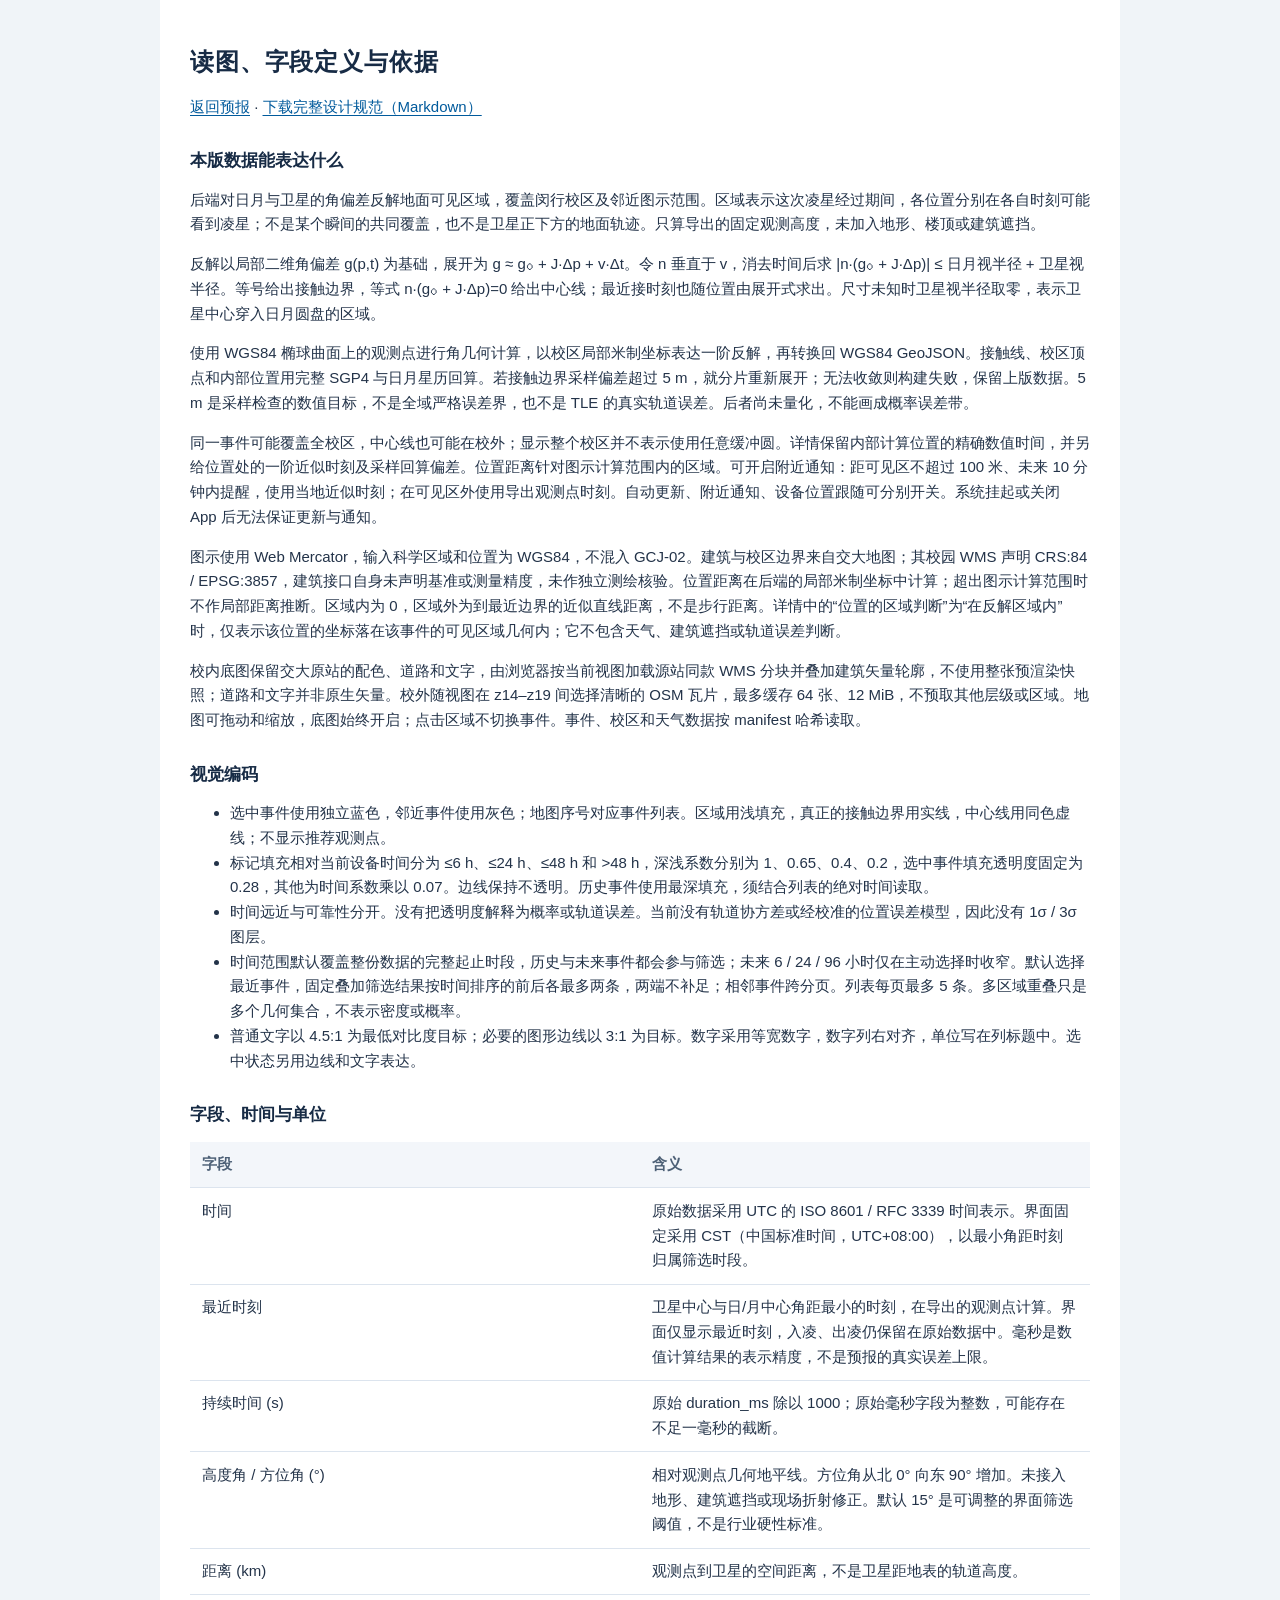
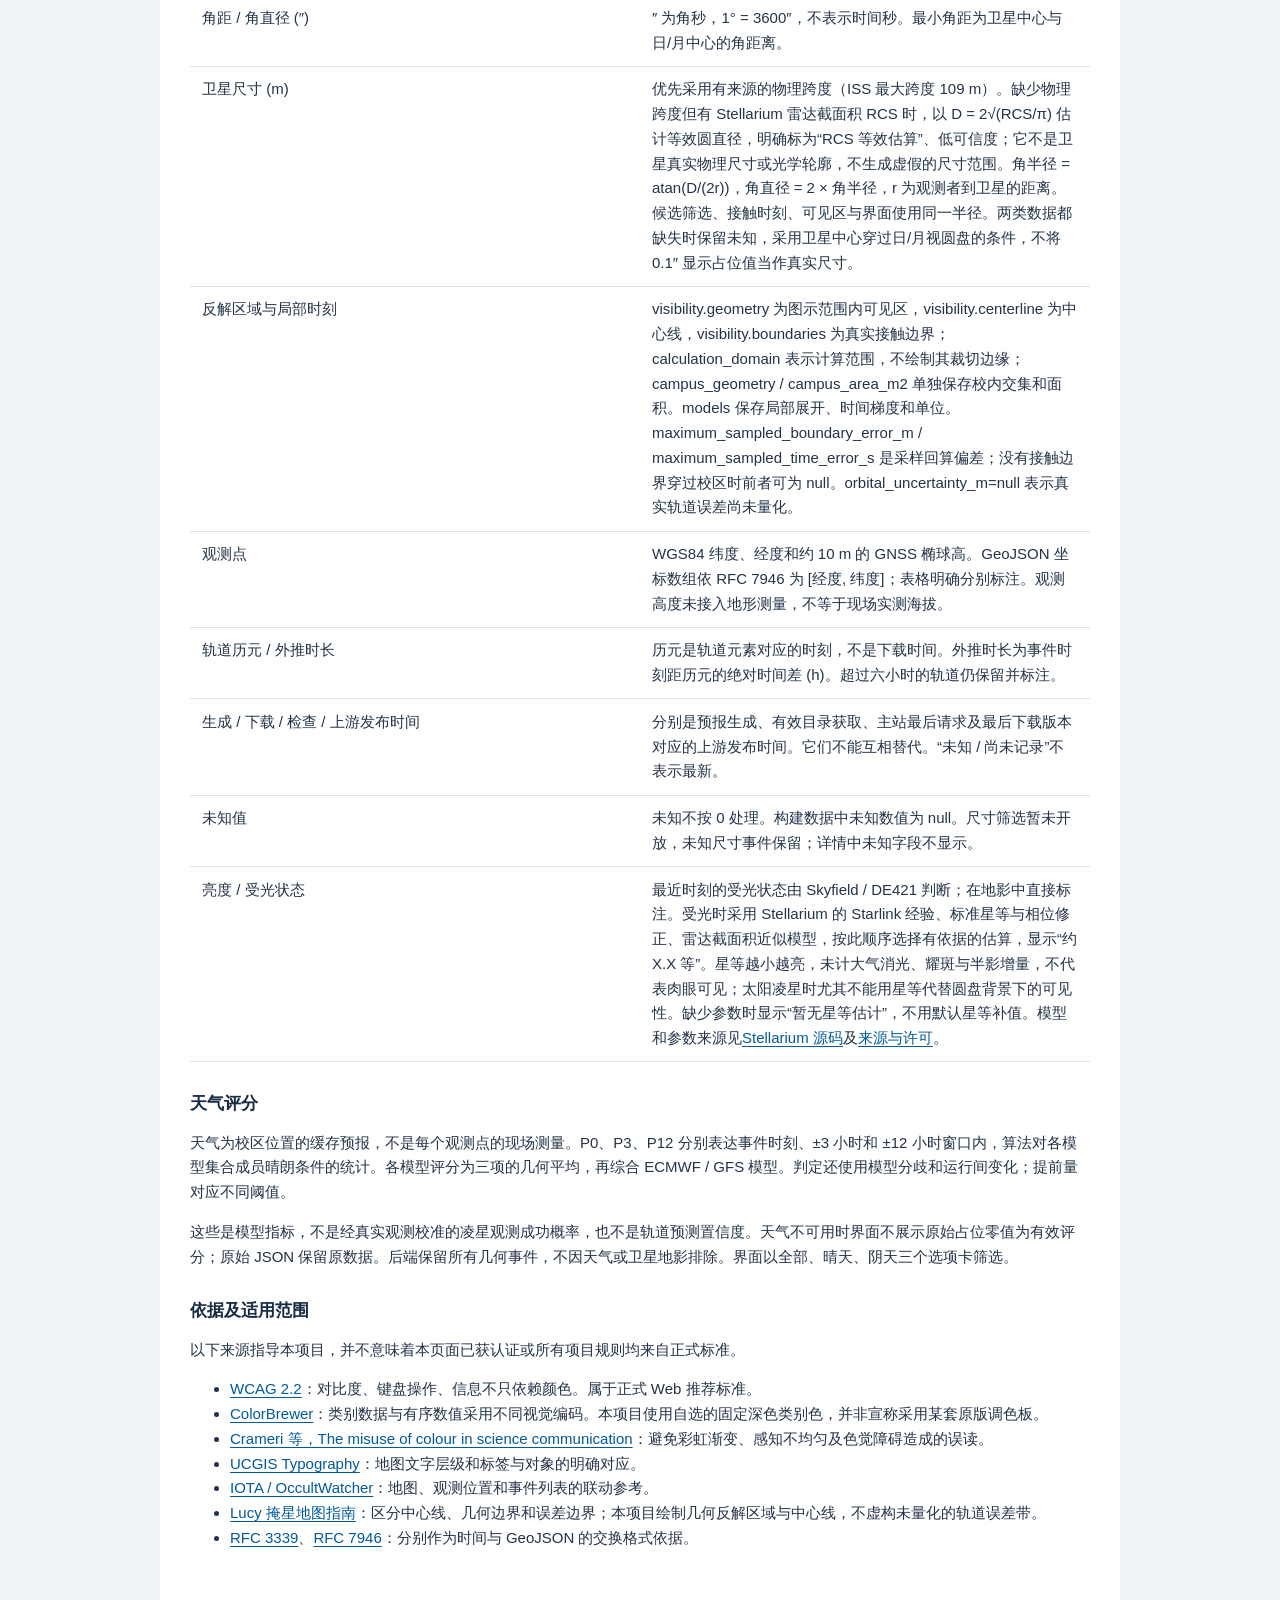
==== commit cbdb1355: "Reorder page sections and clarify location visibility" ====
--- a/deploy/reading.html
+++ b/deploy/reading.html
@@ -9,7 +9,7 @@
 <p>反解以局部二维角偏差 g(p,t) 为基础，展开为 g ≈ g₀ + J·Δp + v·Δt。令 n 垂直于 v，消去时间后求 |n·(g₀ + J·Δp)| ≤ 日月视半径 + 卫星视半径。等号给出接触边界，等式 n·(g₀ + J·Δp)=0 给出中心线；最近接时刻也随位置由展开式求出。尺寸未知时卫星视半径取零，表示卫星中心穿入日月圆盘的区域。</p>
 <p>使用 WGS84 椭球曲面上的观测点进行角几何计算，以校区局部米制坐标表达一阶反解，再转换回 WGS84 GeoJSON。接触线、校区顶点和内部位置用完整 SGP4 与日月星历回算。若接触边界采样偏差超过 5 m，就分片重新展开；无法收敛则构建失败，保留上版数据。5 m 是采样检查的数值目标，不是全域严格误差界，也不是 TLE 的真实轨道误差。后者尚未量化，不能画成概率误差带。</p>
 <p>同一事件可能覆盖全校区，中心线也可能在校外；显示整个校区并不表示使用任意缓冲圆。详情保留内部计算位置的精确数值时间，并另给位置处的一阶近似时刻及采样回算偏差。位置距离针对图示计算范围内的区域。可开启附近通知：距可见区不超过 100 米、未来 10 分钟内提醒，使用当地近似时刻；在可见区外使用导出观测点时刻。自动更新、附近通知、设备位置跟随可分别开关。系统挂起或关闭 App 后无法保证更新与通知。</p>
-<p>图示使用 Web Mercator，输入科学区域和位置为 WGS84，不混入 GCJ-02。建筑与校区边界来自交大地图；其校园 WMS 声明 CRS:84 / EPSG:3857，建筑接口自身未声明基准或测量精度，未作独立测绘核验。位置距离在后端的局部米制坐标中计算；超出图示计算范围时不作局部距离推断。区域内为 0，区域外为到最近边界的近似直线距离，不是步行距离。</p>
+<p>图示使用 Web Mercator，输入科学区域和位置为 WGS84，不混入 GCJ-02。建筑与校区边界来自交大地图；其校园 WMS 声明 CRS:84 / EPSG:3857，建筑接口自身未声明基准或测量精度，未作独立测绘核验。位置距离在后端的局部米制坐标中计算；超出图示计算范围时不作局部距离推断。区域内为 0，区域外为到最近边界的近似直线距离，不是步行距离。详情中的“位置的区域判断”为“在反解区域内”时，仅表示该位置的坐标落在该事件的可见区域几何内；它不包含天气、建筑遮挡或轨道误差判断。</p>
 <p>校内底图保留交大原站的配色、道路和文字，由浏览器按当前视图加载源站同款 WMS 分块并叠加建筑矢量轮廓，不使用整张预渲染快照；道路和文字并非原生矢量。校外随视图在 z14–z19 间选择清晰的 OSM 瓦片，最多缓存 64 张、12 MiB，不预取其他层级或区域。地图可拖动和缩放，底图始终开启；点击区域不切换事件。事件、校区和天气数据按 manifest 哈希读取。</p>
 <h2>视觉编码</h2>
 <ul>
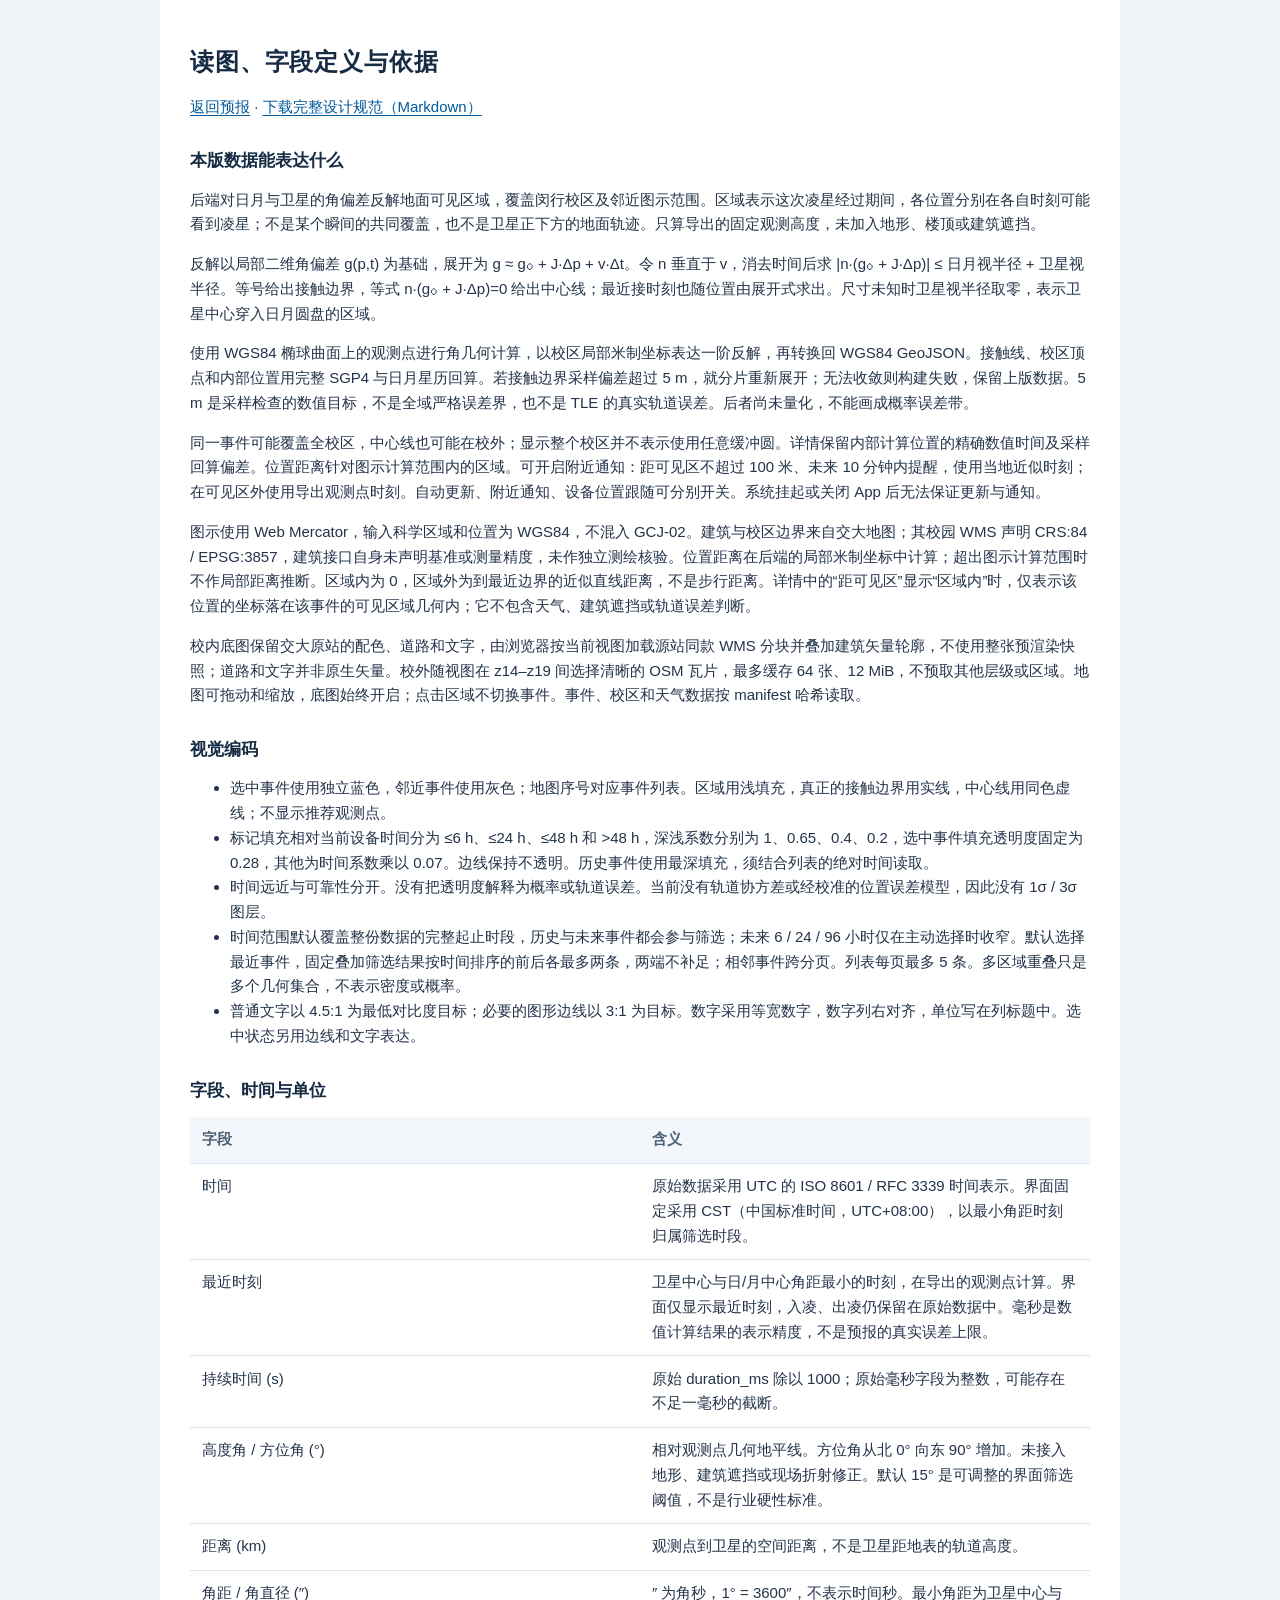
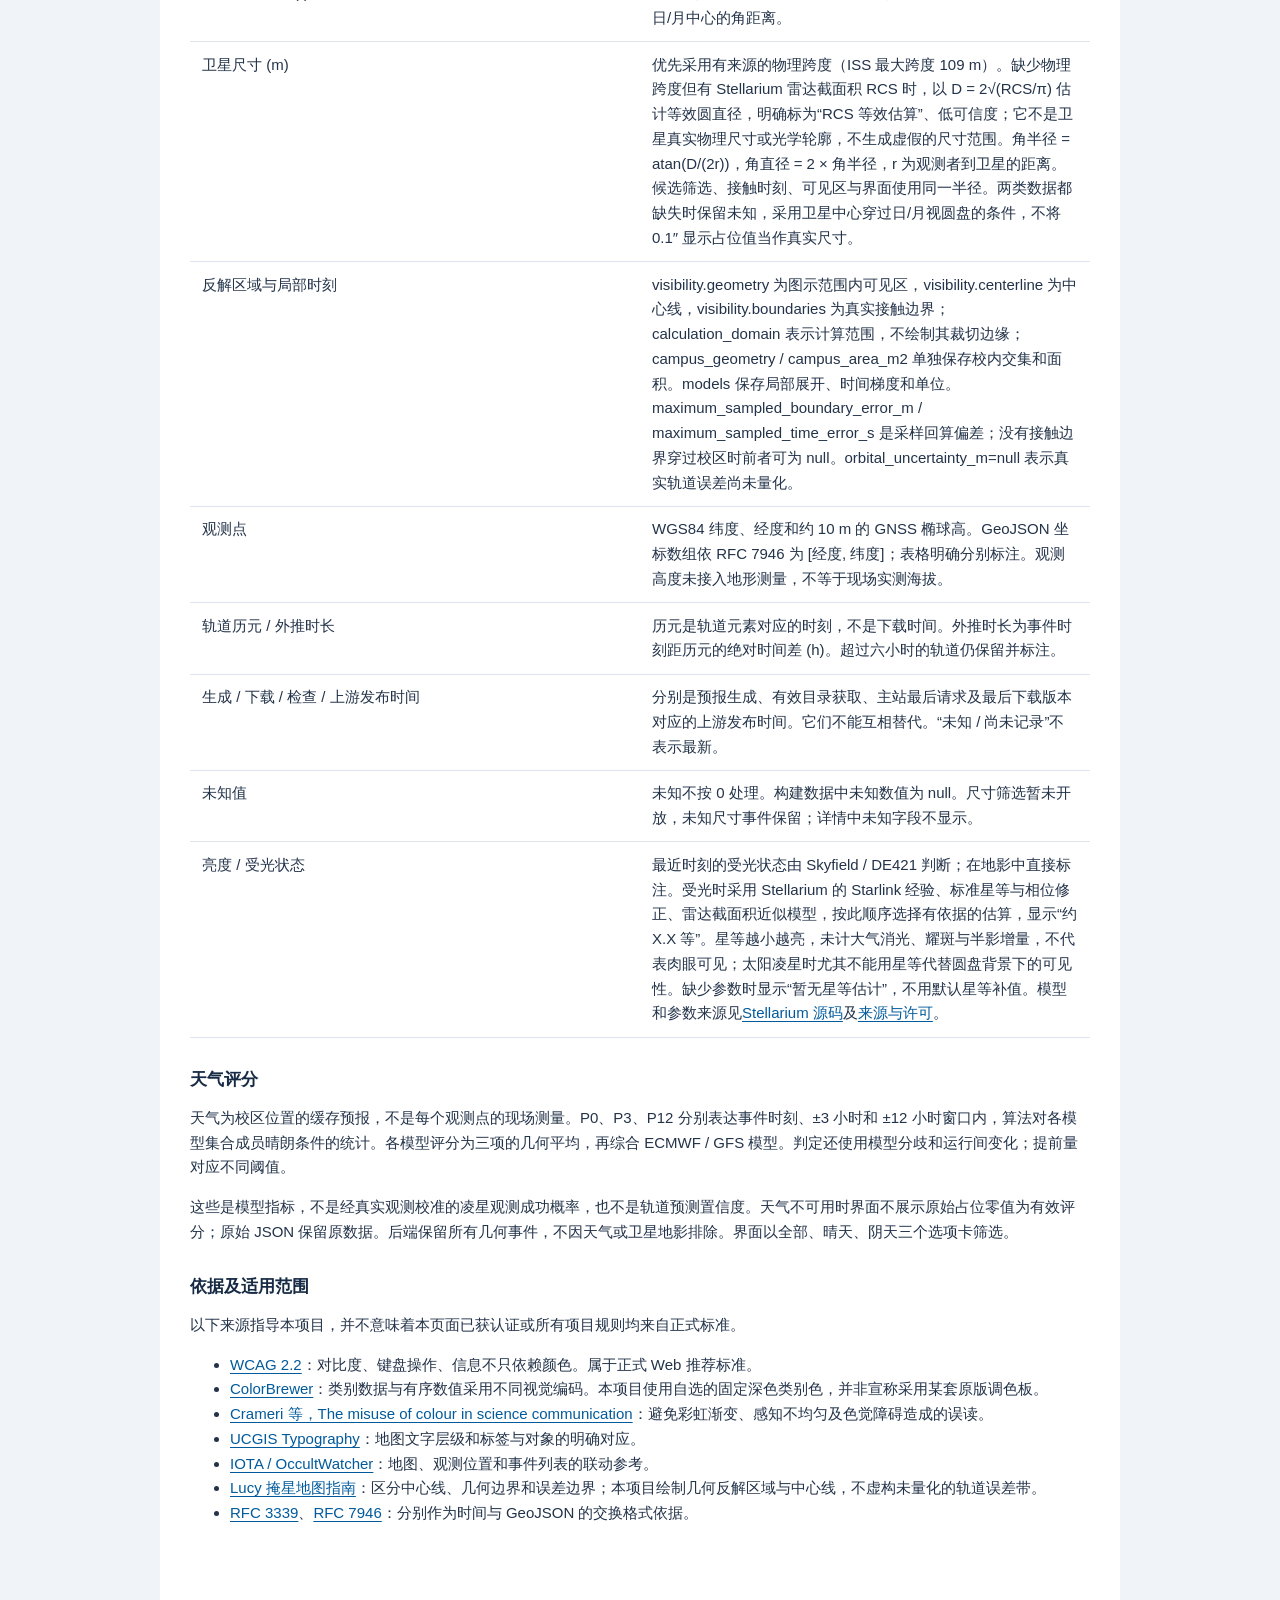
==== commit 87236c28: "Simplify location and event labels" ====
--- a/deploy/reading.html
+++ b/deploy/reading.html
@@ -1,6 +1,6 @@
 <!doctype html>
 <html lang="zh-CN">
-<head><meta charset="utf-8"><meta name="viewport" content="width=device-width,initial-scale=1"><title>读图与字段定义 · 交大日月凌星预报</title><link rel="stylesheet" href="styles.css"></head>
+<head><meta charset="utf-8"><meta name="viewport" content="width=device-width,initial-scale=1"><title>读图与字段定义 · 交大卫星凌日月预报</title><link rel="stylesheet" href="styles.css"></head>
 <body>
 <h1>读图、字段定义与依据</h1>
 <p><a href="./">返回预报</a> · <a href="design.md" download>下载完整设计规范（Markdown）</a></p>
@@ -8,8 +8,8 @@
 <p>后端对日月与卫星的角偏差反解地面可见区域，覆盖闵行校区及邻近图示范围。区域表示这次凌星经过期间，各位置分别在各自时刻可能看到凌星；不是某个瞬间的共同覆盖，也不是卫星正下方的地面轨迹。只算导出的固定观测高度，未加入地形、楼顶或建筑遮挡。</p>
 <p>反解以局部二维角偏差 g(p,t) 为基础，展开为 g ≈ g₀ + J·Δp + v·Δt。令 n 垂直于 v，消去时间后求 |n·(g₀ + J·Δp)| ≤ 日月视半径 + 卫星视半径。等号给出接触边界，等式 n·(g₀ + J·Δp)=0 给出中心线；最近接时刻也随位置由展开式求出。尺寸未知时卫星视半径取零，表示卫星中心穿入日月圆盘的区域。</p>
 <p>使用 WGS84 椭球曲面上的观测点进行角几何计算，以校区局部米制坐标表达一阶反解，再转换回 WGS84 GeoJSON。接触线、校区顶点和内部位置用完整 SGP4 与日月星历回算。若接触边界采样偏差超过 5 m，就分片重新展开；无法收敛则构建失败，保留上版数据。5 m 是采样检查的数值目标，不是全域严格误差界，也不是 TLE 的真实轨道误差。后者尚未量化，不能画成概率误差带。</p>
-<p>同一事件可能覆盖全校区，中心线也可能在校外；显示整个校区并不表示使用任意缓冲圆。详情保留内部计算位置的精确数值时间，并另给位置处的一阶近似时刻及采样回算偏差。位置距离针对图示计算范围内的区域。可开启附近通知：距可见区不超过 100 米、未来 10 分钟内提醒，使用当地近似时刻；在可见区外使用导出观测点时刻。自动更新、附近通知、设备位置跟随可分别开关。系统挂起或关闭 App 后无法保证更新与通知。</p>
-<p>图示使用 Web Mercator，输入科学区域和位置为 WGS84，不混入 GCJ-02。建筑与校区边界来自交大地图；其校园 WMS 声明 CRS:84 / EPSG:3857，建筑接口自身未声明基准或测量精度，未作独立测绘核验。位置距离在后端的局部米制坐标中计算；超出图示计算范围时不作局部距离推断。区域内为 0，区域外为到最近边界的近似直线距离，不是步行距离。详情中的“位置的区域判断”为“在反解区域内”时，仅表示该位置的坐标落在该事件的可见区域几何内；它不包含天气、建筑遮挡或轨道误差判断。</p>
+<p>同一事件可能覆盖全校区，中心线也可能在校外；显示整个校区并不表示使用任意缓冲圆。详情保留内部计算位置的精确数值时间及采样回算偏差。位置距离针对图示计算范围内的区域。可开启附近通知：距可见区不超过 100 米、未来 10 分钟内提醒，使用当地近似时刻；在可见区外使用导出观测点时刻。自动更新、附近通知、设备位置跟随可分别开关。系统挂起或关闭 App 后无法保证更新与通知。</p>
+<p>图示使用 Web Mercator，输入科学区域和位置为 WGS84，不混入 GCJ-02。建筑与校区边界来自交大地图；其校园 WMS 声明 CRS:84 / EPSG:3857，建筑接口自身未声明基准或测量精度，未作独立测绘核验。位置距离在后端的局部米制坐标中计算；超出图示计算范围时不作局部距离推断。区域内为 0，区域外为到最近边界的近似直线距离，不是步行距离。详情中的“距可见区”显示“区域内”时，仅表示该位置的坐标落在该事件的可见区域几何内；它不包含天气、建筑遮挡或轨道误差判断。</p>
 <p>校内底图保留交大原站的配色、道路和文字，由浏览器按当前视图加载源站同款 WMS 分块并叠加建筑矢量轮廓，不使用整张预渲染快照；道路和文字并非原生矢量。校外随视图在 z14–z19 间选择清晰的 OSM 瓦片，最多缓存 64 张、12 MiB，不预取其他层级或区域。地图可拖动和缩放，底图始终开启；点击区域不切换事件。事件、校区和天气数据按 manifest 哈希读取。</p>
 <h2>视觉编码</h2>
 <ul>
--- a/deploy/styles.css
+++ b/deploy/styles.css
@@ -68,7 +68,6 @@
 #result-count { font-size: .9rem; font-weight: 600; margin: .8rem 0; }
 #page-status { color: var(--muted); font-size: .8rem; }
 #page-jump { width: 4rem; }
-#selected-event { padding: .65rem .85rem; background: #edf4fa; border-radius: 7px; color: #24547c; margin: .85rem 0; }
 .table-scroll { overflow-x: auto; border: 1px solid var(--line); border-radius: 9px; }
 table { border-collapse: collapse; width: 100%; } caption { text-align: left; padding: .5rem; }
 th, td { padding: .7rem .8rem; border-bottom: 1px solid var(--line); text-align: left; vertical-align: top; }
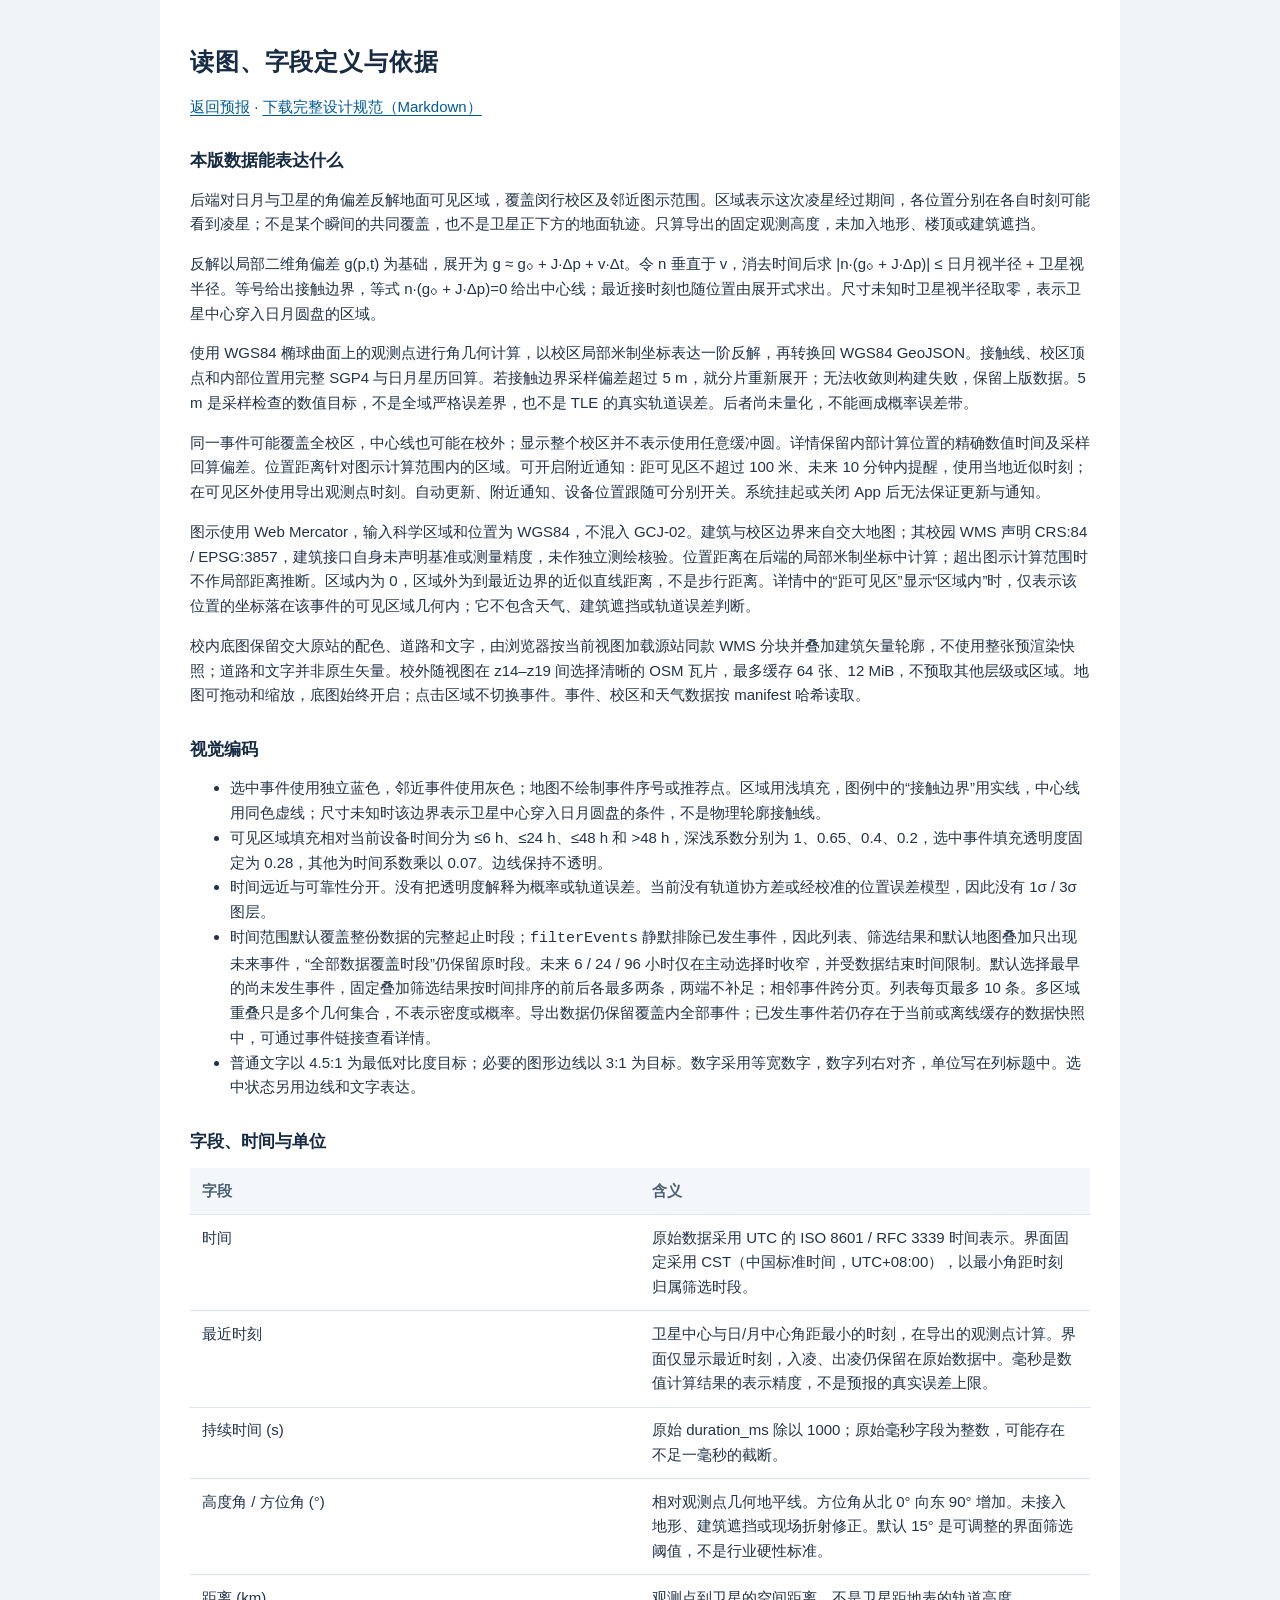
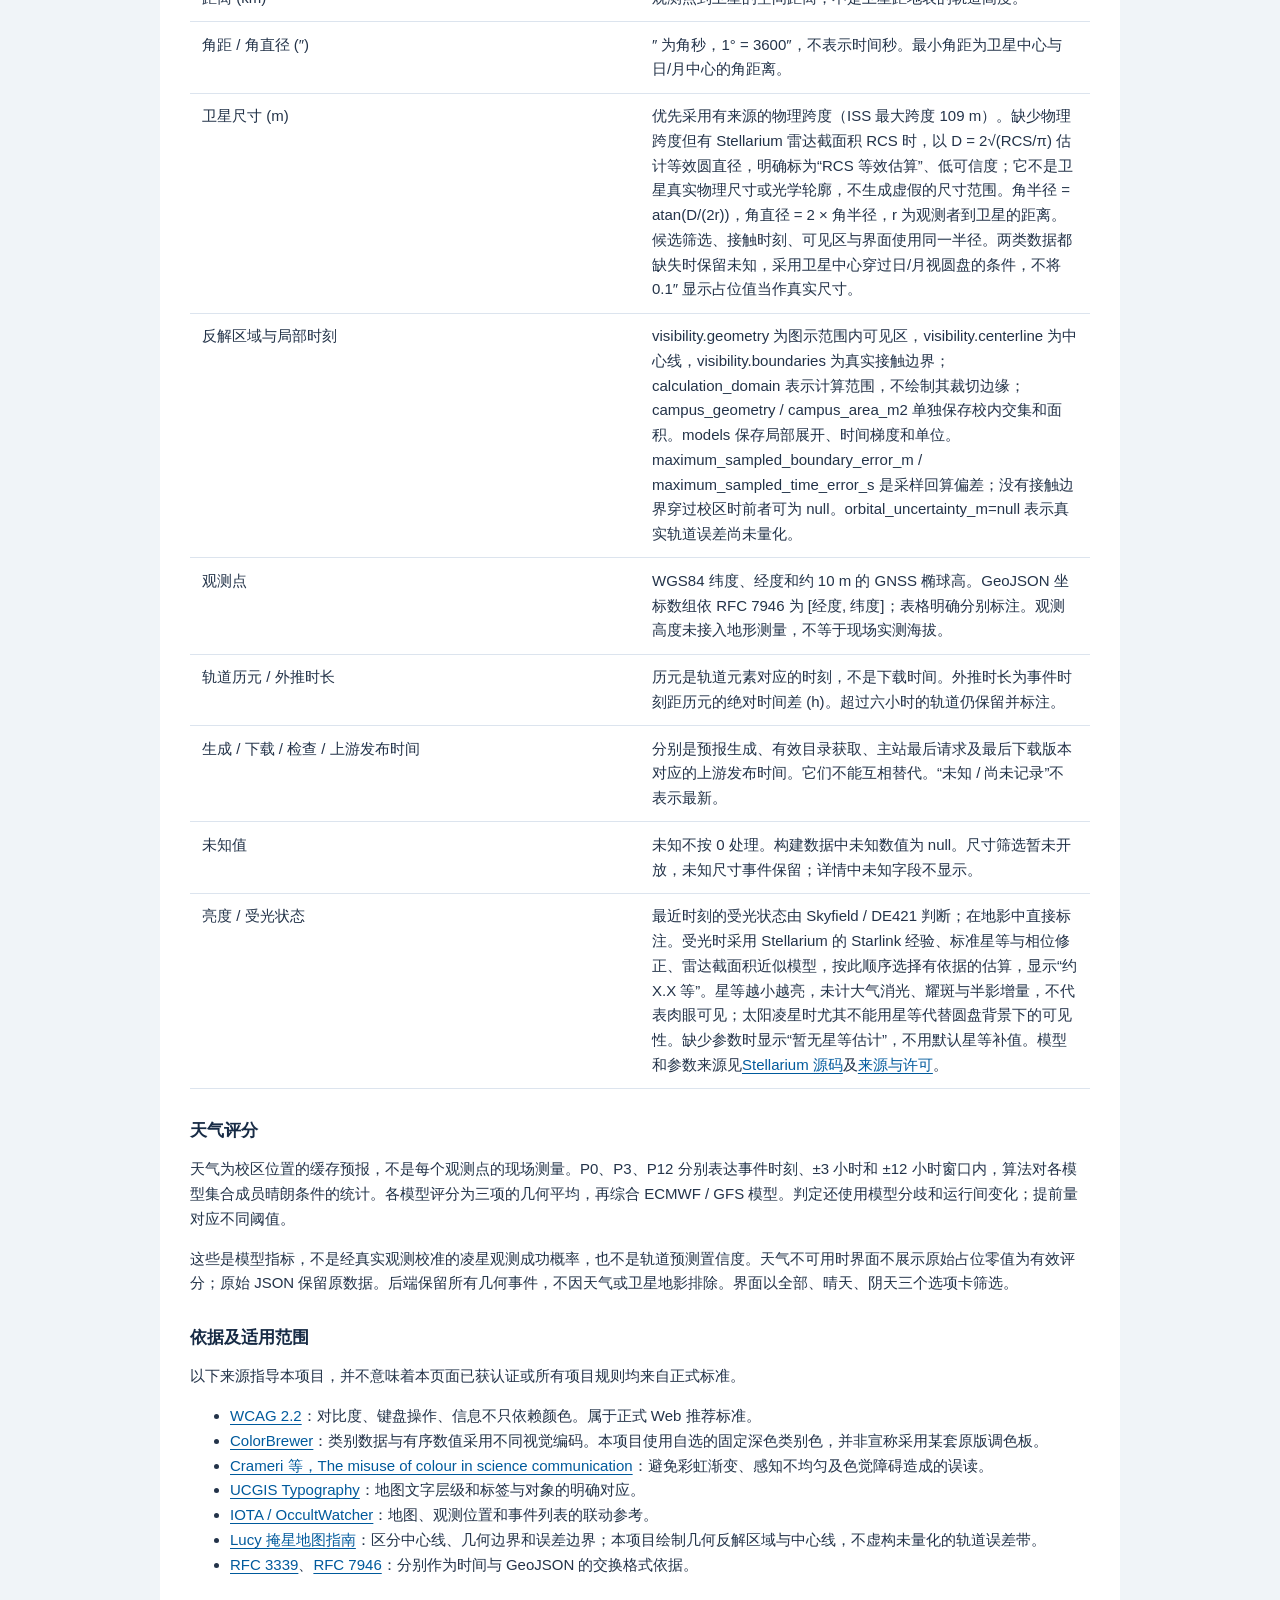
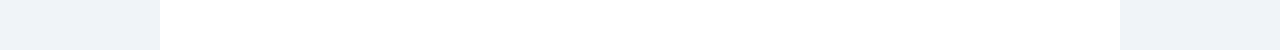
==== commit 1b784511: "Silently exclude past events from forecasts" ====
--- a/deploy/reading.html
+++ b/deploy/reading.html
@@ -13,10 +13,10 @@
 <p>校内底图保留交大原站的配色、道路和文字，由浏览器按当前视图加载源站同款 WMS 分块并叠加建筑矢量轮廓，不使用整张预渲染快照；道路和文字并非原生矢量。校外随视图在 z14–z19 间选择清晰的 OSM 瓦片，最多缓存 64 张、12 MiB，不预取其他层级或区域。地图可拖动和缩放，底图始终开启；点击区域不切换事件。事件、校区和天气数据按 manifest 哈希读取。</p>
 <h2>视觉编码</h2>
 <ul>
-<li>选中事件使用独立蓝色，邻近事件使用灰色；地图序号对应事件列表。区域用浅填充，真正的接触边界用实线，中心线用同色虚线；不显示推荐观测点。</li>
-<li>标记填充相对当前设备时间分为 ≤6 h、≤24 h、≤48 h 和 &gt;48 h，深浅系数分别为 1、0.65、0.4、0.2，选中事件填充透明度固定为 0.28，其他为时间系数乘以 0.07。边线保持不透明。历史事件使用最深填充，须结合列表的绝对时间读取。</li>
+<li>选中事件使用独立蓝色，邻近事件使用灰色；地图不绘制事件序号或推荐点。区域用浅填充，图例中的“接触边界”用实线，中心线用同色虚线；尺寸未知时该边界表示卫星中心穿入日月圆盘的条件，不是物理轮廓接触线。</li>
+<li>可见区域填充相对当前设备时间分为 ≤6 h、≤24 h、≤48 h 和 &gt;48 h，深浅系数分别为 1、0.65、0.4、0.2，选中事件填充透明度固定为 0.28，其他为时间系数乘以 0.07。边线保持不透明。</li>
 <li>时间远近与可靠性分开。没有把透明度解释为概率或轨道误差。当前没有轨道协方差或经校准的位置误差模型，因此没有 1σ / 3σ 图层。</li>
-<li>时间范围默认覆盖整份数据的完整起止时段，历史与未来事件都会参与筛选；未来 6 / 24 / 96 小时仅在主动选择时收窄。默认选择最近事件，固定叠加筛选结果按时间排序的前后各最多两条，两端不补足；相邻事件跨分页。列表每页最多 5 条。多区域重叠只是多个几何集合，不表示密度或概率。</li>
+<li>时间范围默认覆盖整份数据的完整起止时段；<code>filterEvents</code> 静默排除已发生事件，因此列表、筛选结果和默认地图叠加只出现未来事件，“全部数据覆盖时段”仍保留原时段。未来 6 / 24 / 96 小时仅在主动选择时收窄，并受数据结束时间限制。默认选择最早的尚未发生事件，固定叠加筛选结果按时间排序的前后各最多两条，两端不补足；相邻事件跨分页。列表每页最多 10 条。多区域重叠只是多个几何集合，不表示密度或概率。导出数据仍保留覆盖内全部事件；已发生事件若仍存在于当前或离线缓存的数据快照中，可通过事件链接查看详情。</li>
 <li>普通文字以 4.5:1 为最低对比度目标；必要的图形边线以 3:1 为目标。数字采用等宽数字，数字列右对齐，单位写在列标题中。选中状态另用边线和文字表达。</li>
 </ul>
 <h2>字段、时间与单位</h2>
